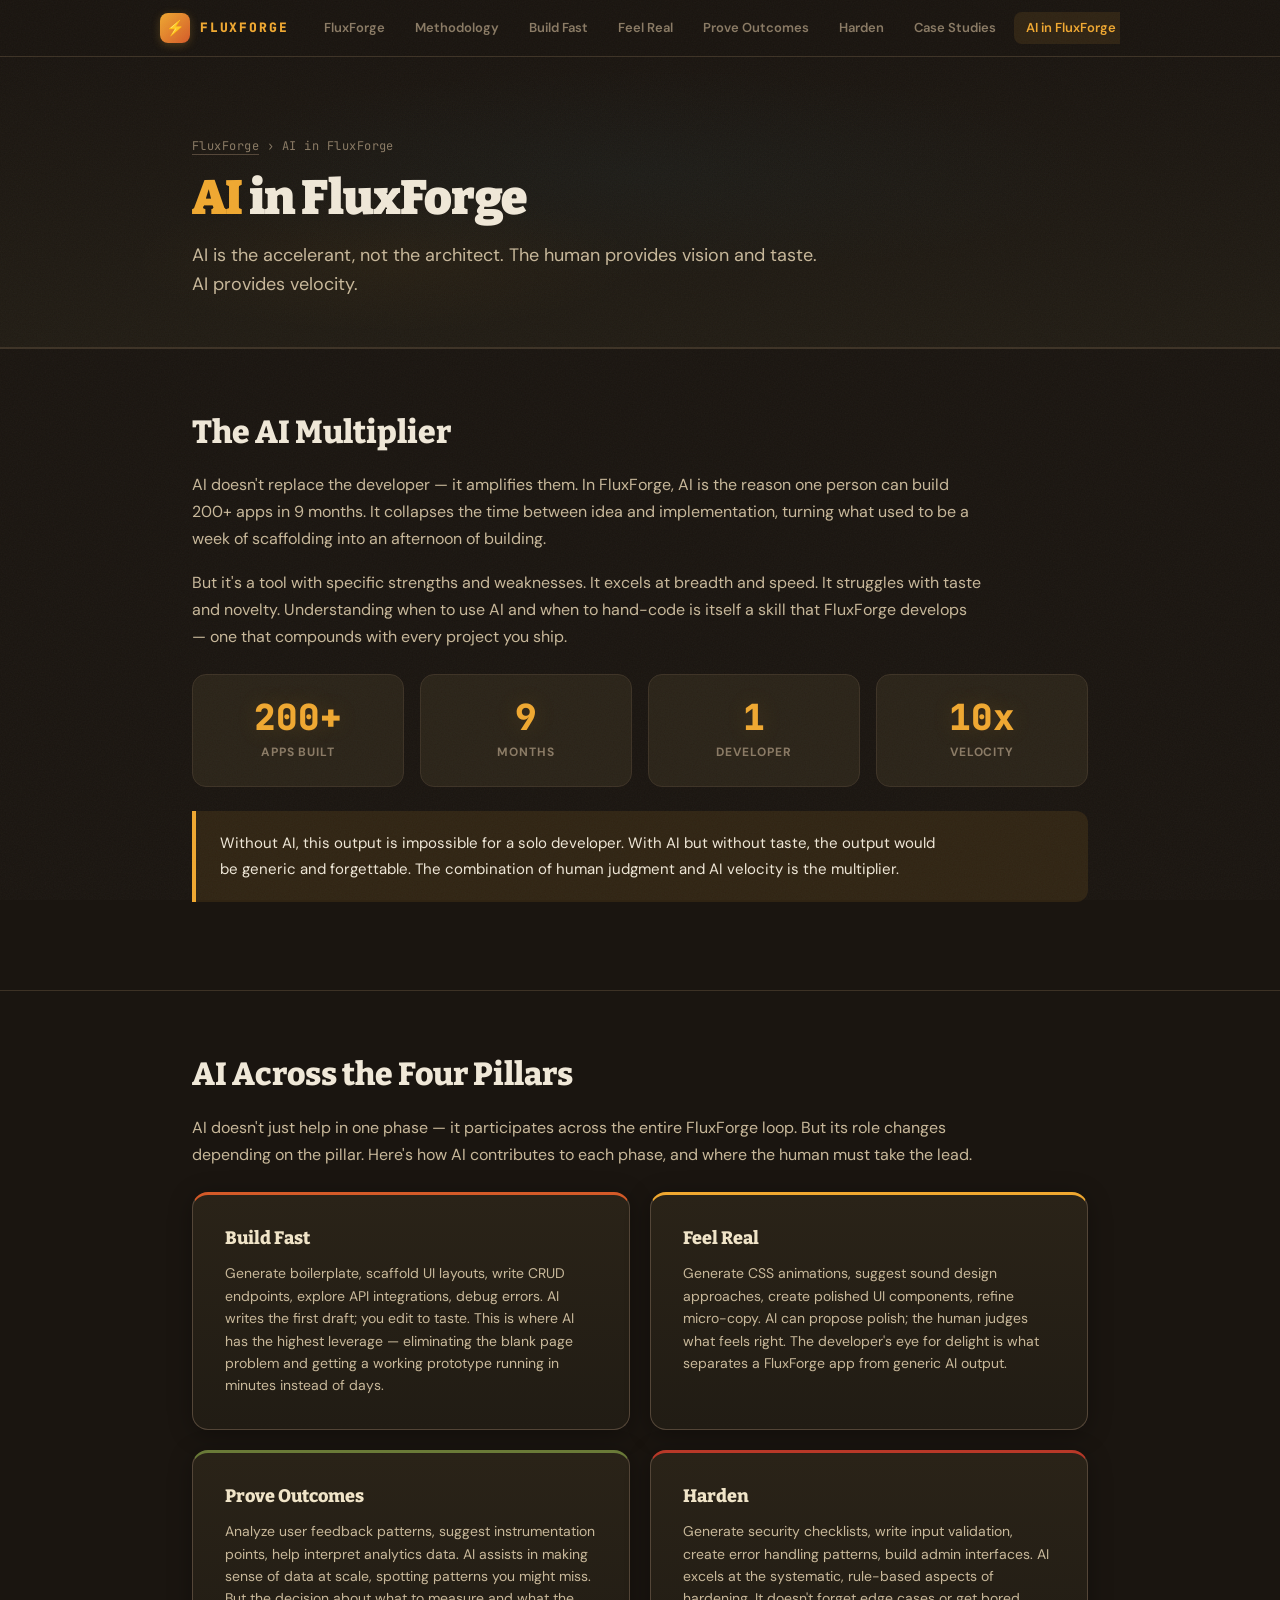
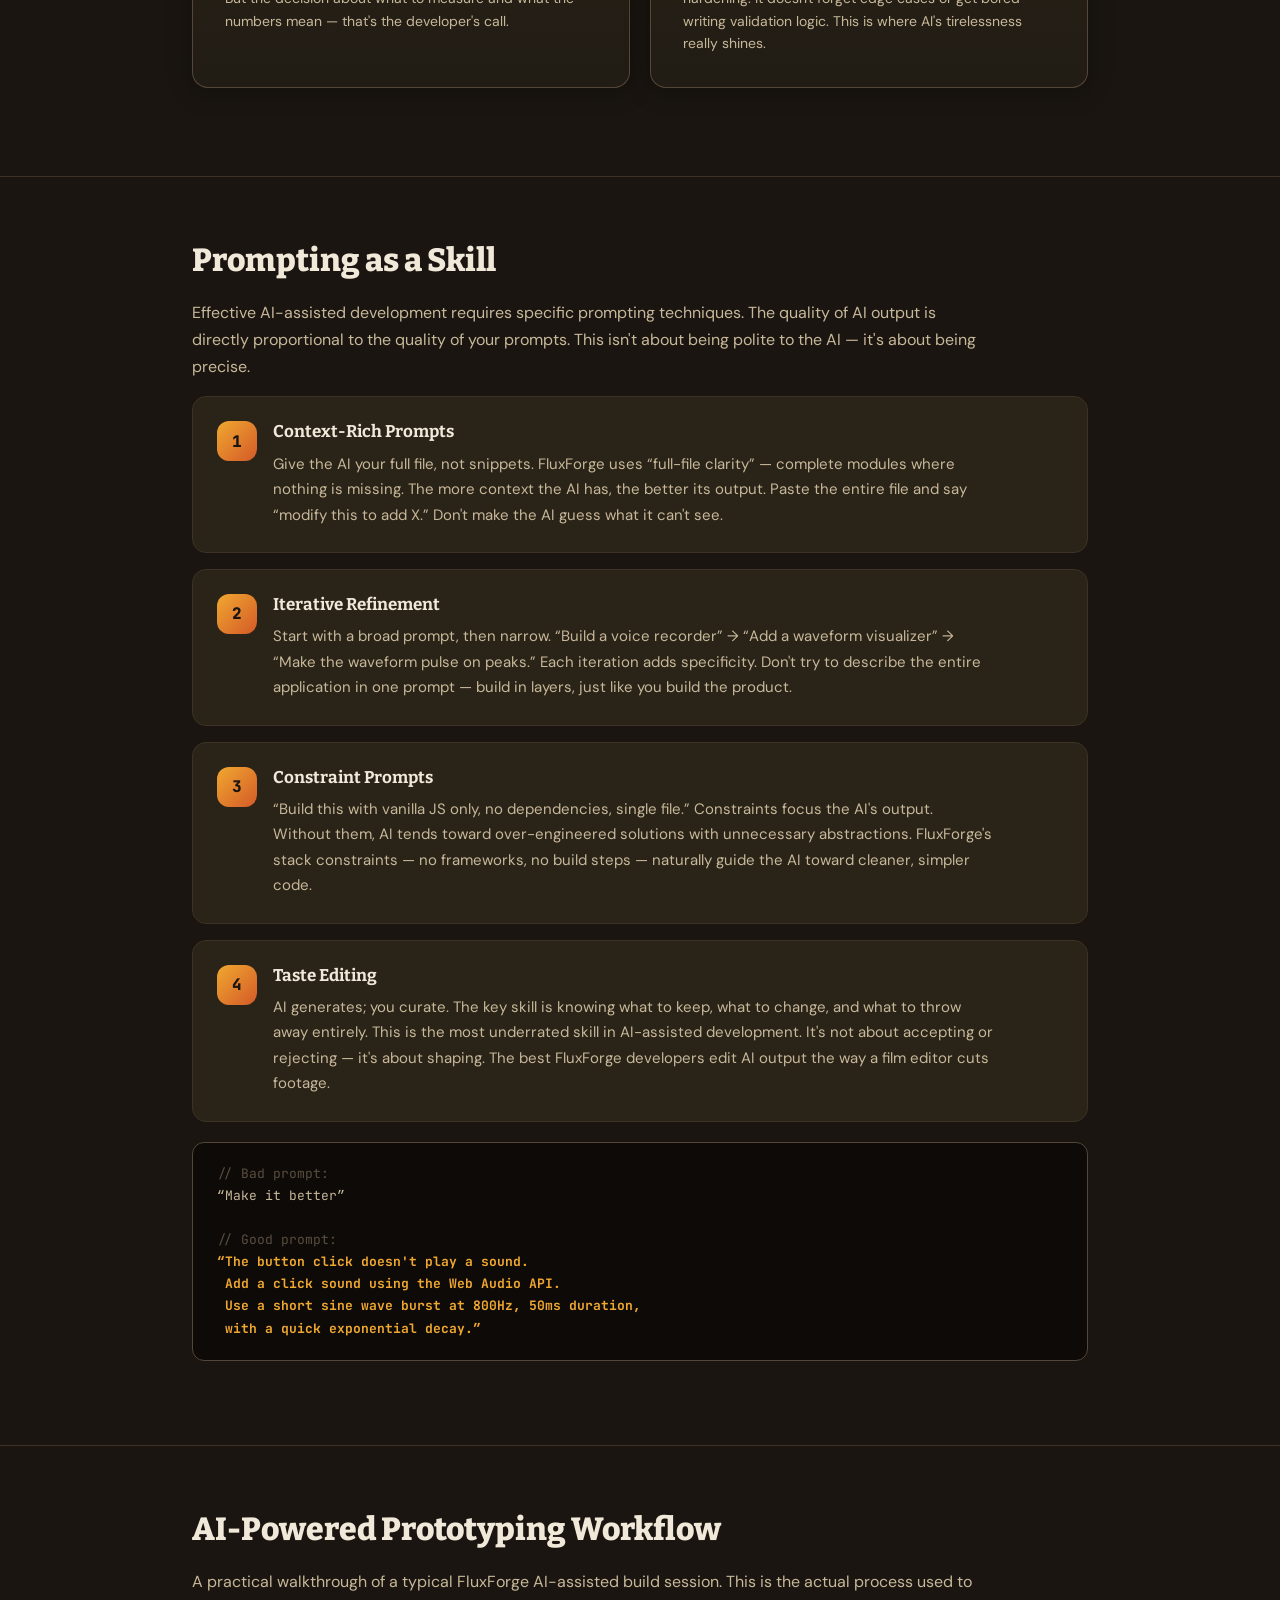
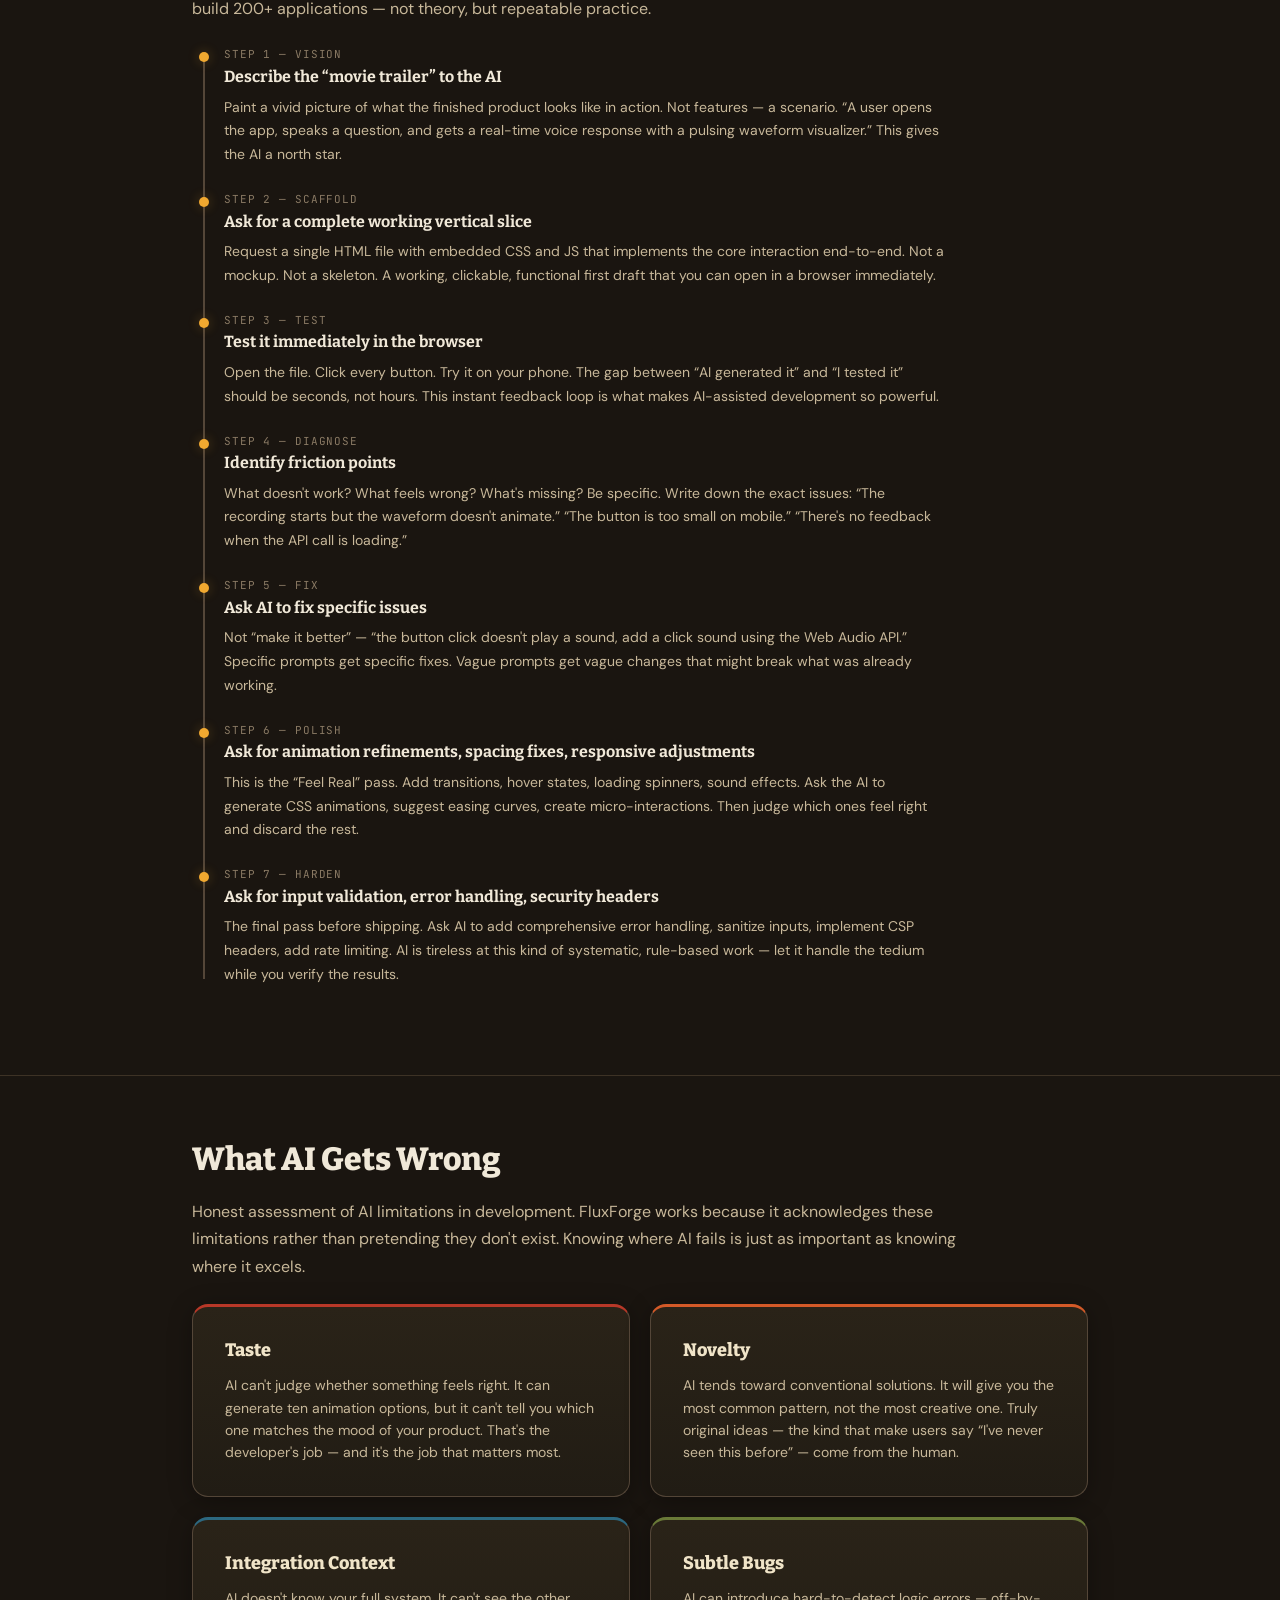
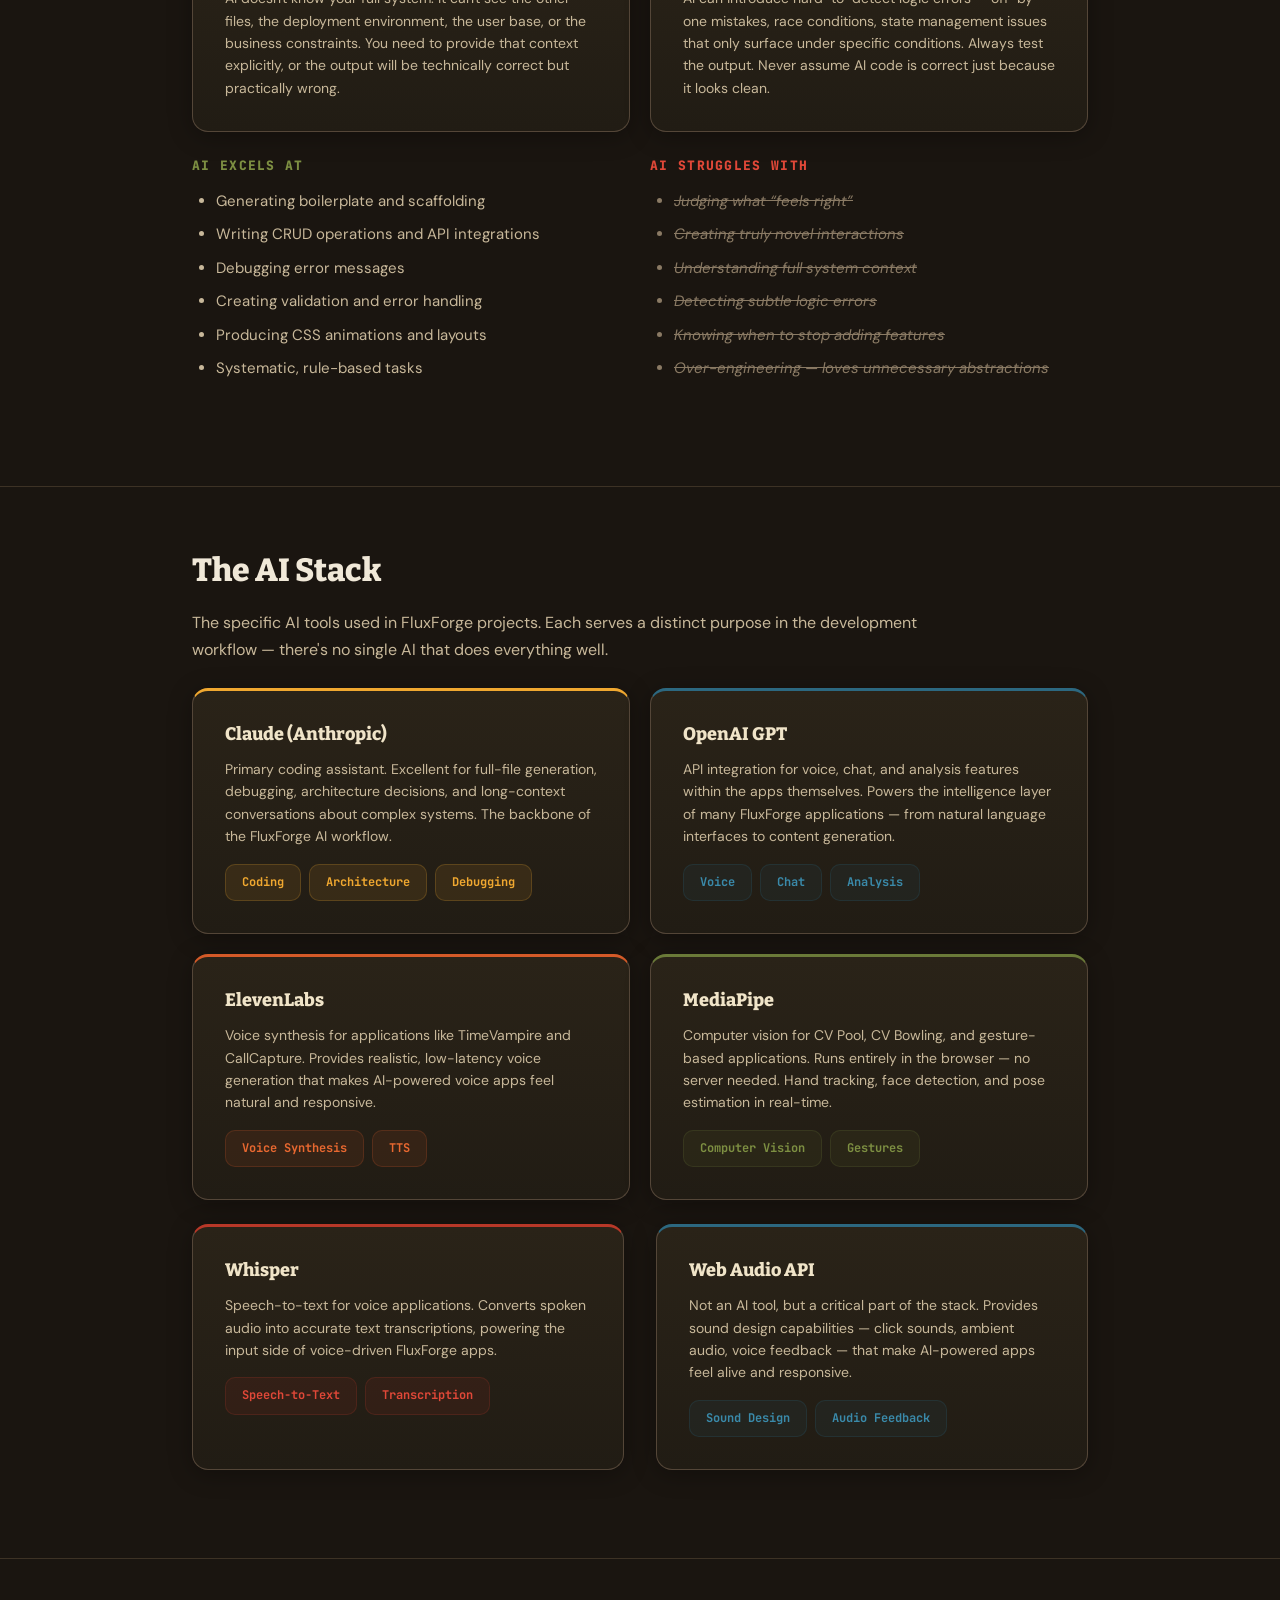
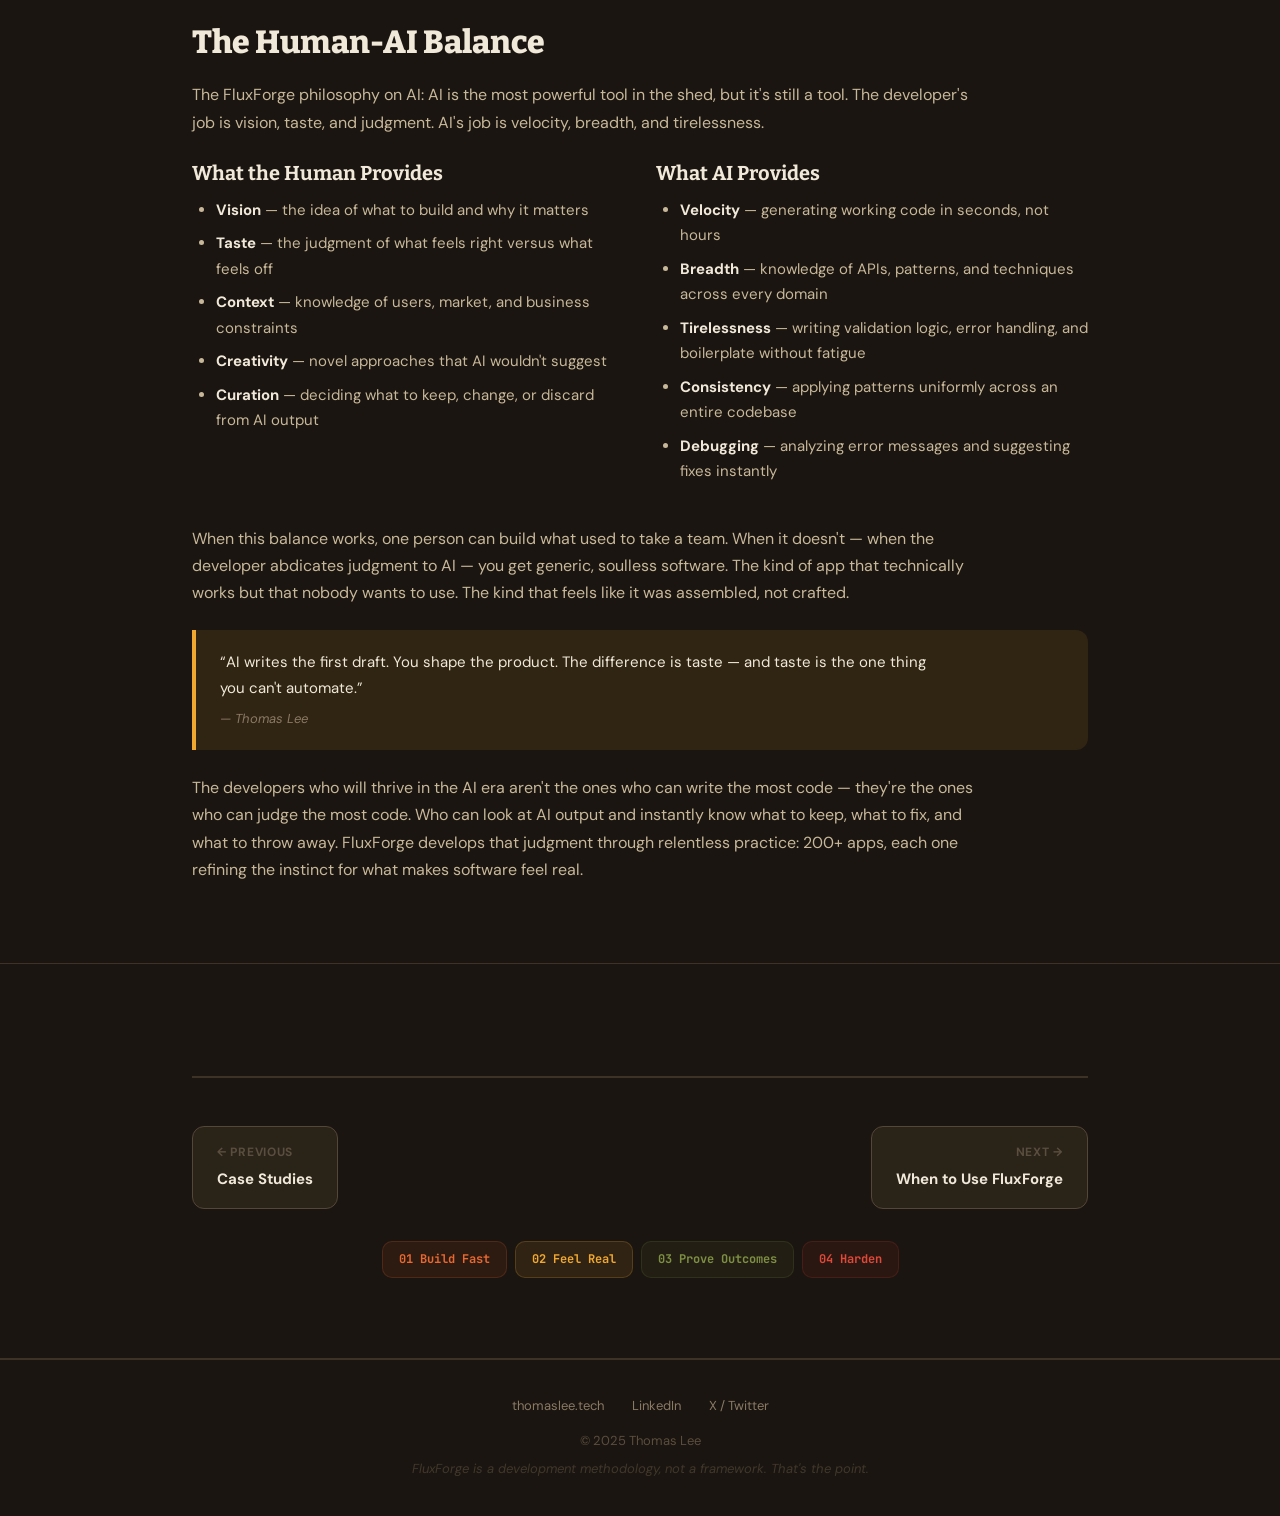
==== ai-in-fluxforge.html @ 15c7d6b9 "Add AI in FluxForge and When to Use pages - ai-in-fluxforge.html: How AI accelerates every phase — t" ====
<!DOCTYPE html>
<html lang="en">
<head>
<meta charset="UTF-8">
<meta name="viewport" content="width=device-width, initial-scale=1.0">
<title>AI in FluxForge — How AI Accelerates Rapid Development</title>
<meta name="description" content="AI is the accelerant, not the architect. How AI fits into the FluxForge rapid development methodology. By Thomas Lee.">
<link rel="icon" type="image/svg+xml" href="data:image/svg+xml,<svg xmlns='http://www.w3.org/2000/svg' viewBox='0 0 100 100'><text y='.9em' font-size='90'>%E2%9A%A1</text></svg>">
<link rel="preconnect" href="https://fonts.googleapis.com">
<link href="https://fonts.googleapis.com/css2?family=Bitter:wght@400;500;600;700;800;900&family=JetBrains+Mono:wght@400;500;600;700;800&family=DM+Sans:opsz,wght@9..40,300;9..40,400;9..40,500;9..40,600;9..40,700&display=swap" rel="stylesheet">
<link rel="stylesheet" href="styles.css">
</head>
<body>

<!-- ============ Site Navigation ============ -->
<nav class="site-nav">
  <div class="nav-inner">
    <a href="index.html" class="nav-logo">
      <div class="nav-logo-icon">&#9889;</div>
      <div class="nav-logo-text">FluxForge</div>
    </a>
    <button class="nav-toggle" aria-label="Toggle navigation">
      <svg viewBox="0 0 24 24"><line x1="3" y1="6" x2="21" y2="6"/><line x1="3" y1="12" x2="21" y2="12"/><line x1="3" y1="18" x2="21" y2="18"/></svg>
    </button>
    <div class="nav-links">
      <a href="index.html">FluxForge</a>
      <a href="methodology.html">Methodology</a>
      <a href="build-fast.html">Build Fast</a>
      <a href="feel-real.html">Feel Real</a>
      <a href="prove-outcomes.html">Prove Outcomes</a>
      <a href="harden.html">Harden</a>
      <a href="case-studies.html">Case Studies</a>
      <a href="ai-in-fluxforge.html" class="active">AI in FluxForge</a>
      <a href="when-to-use.html">When to Use</a>
      <a href="quick-start.html">Quick Start</a>
    </div>
  </div>
</nav>

<!-- ============ Page Header ============ -->
<header class="page-header">
  <div class="container">
    <div class="breadcrumb"><a href="index.html">FluxForge</a> &rsaquo; AI in FluxForge</div>
    <h1><span class="accent">AI</span> in FluxForge</h1>
    <p class="subtitle">AI is the accelerant, not the architect. The human provides vision and taste. AI provides velocity.</p>
  </div>
</header>

<!-- ============ The AI Multiplier ============ -->
<section class="content-section">
  <div class="container">
    <h2 class="reveal">The AI Multiplier</h2>
    <p class="reveal">AI doesn't replace the developer &mdash; it amplifies them. In FluxForge, AI is the reason one person can build 200+ apps in 9 months. It collapses the time between idea and implementation, turning what used to be a week of scaffolding into an afternoon of building.</p>
    <p class="reveal">But it's a tool with specific strengths and weaknesses. It excels at breadth and speed. It struggles with taste and novelty. Understanding when to use AI and when to hand-code is itself a skill that FluxForge develops &mdash; one that compounds with every project you ship.</p>

    <div class="stats-grid reveal">
      <div class="stat-card">
        <div class="stat-value">200+</div>
        <div class="stat-label">Apps Built</div>
      </div>
      <div class="stat-card">
        <div class="stat-value">9</div>
        <div class="stat-label">Months</div>
      </div>
      <div class="stat-card">
        <div class="stat-value">1</div>
        <div class="stat-label">Developer</div>
      </div>
      <div class="stat-card">
        <div class="stat-value">10x</div>
        <div class="stat-label">Velocity</div>
      </div>
    </div>

    <div class="callout reveal">
      <p>Without AI, this output is impossible for a solo developer. With AI but without taste, the output would be generic and forgettable. The combination of human judgment and AI velocity is the multiplier.</p>
    </div>
  </div>
</section>

<!-- ============ AI Across the Four Pillars ============ -->
<section class="content-section">
  <div class="container">
    <h2 class="reveal">AI Across the Four Pillars</h2>
    <p class="reveal">AI doesn't just help in one phase &mdash; it participates across the entire FluxForge loop. But its role changes depending on the pillar. Here's how AI contributes to each phase, and where the human must take the lead.</p>

    <div class="card-grid">
      <div class="card card-accent orange reveal">
        <h3>Build Fast</h3>
        <p>Generate boilerplate, scaffold UI layouts, write CRUD endpoints, explore API integrations, debug errors. AI writes the first draft; you edit to taste. This is where AI has the highest leverage &mdash; eliminating the blank page problem and getting a working prototype running in minutes instead of days.</p>
      </div>

      <div class="card card-accent reveal">
        <h3>Feel Real</h3>
        <p>Generate CSS animations, suggest sound design approaches, create polished UI components, refine micro-copy. AI can propose polish; the human judges what feels right. The developer's eye for delight is what separates a FluxForge app from generic AI output.</p>
      </div>

      <div class="card card-accent olive reveal">
        <h3>Prove Outcomes</h3>
        <p>Analyze user feedback patterns, suggest instrumentation points, help interpret analytics data. AI assists in making sense of data at scale, spotting patterns you might miss. But the decision about what to measure and what the numbers mean &mdash; that's the developer's call.</p>
      </div>

      <div class="card card-accent red reveal">
        <h3>Harden</h3>
        <p>Generate security checklists, write input validation, create error handling patterns, build admin interfaces. AI excels at the systematic, rule-based aspects of hardening. It doesn't forget edge cases or get bored writing validation logic. This is where AI's tirelessness really shines.</p>
      </div>
    </div>
  </div>
</section>

<!-- ============ Prompting as a Skill ============ -->
<section class="content-section">
  <div class="container">
    <h2 class="reveal">Prompting as a Skill</h2>
    <p class="reveal">Effective AI-assisted development requires specific prompting techniques. The quality of AI output is directly proportional to the quality of your prompts. This isn't about being polite to the AI &mdash; it's about being precise.</p>

    <div class="reveal">
      <div class="step-card">
        <div class="step-num">1</div>
        <div class="step-content">
          <h3>Context-Rich Prompts</h3>
          <p>Give the AI your full file, not snippets. FluxForge uses &ldquo;full-file clarity&rdquo; &mdash; complete modules where nothing is missing. The more context the AI has, the better its output. Paste the entire file and say &ldquo;modify this to add X.&rdquo; Don't make the AI guess what it can't see.</p>
        </div>
      </div>
    </div>

    <div class="reveal">
      <div class="step-card">
        <div class="step-num">2</div>
        <div class="step-content">
          <h3>Iterative Refinement</h3>
          <p>Start with a broad prompt, then narrow. &ldquo;Build a voice recorder&rdquo; &rarr; &ldquo;Add a waveform visualizer&rdquo; &rarr; &ldquo;Make the waveform pulse on peaks.&rdquo; Each iteration adds specificity. Don't try to describe the entire application in one prompt &mdash; build in layers, just like you build the product.</p>
        </div>
      </div>
    </div>

    <div class="reveal">
      <div class="step-card">
        <div class="step-num">3</div>
        <div class="step-content">
          <h3>Constraint Prompts</h3>
          <p>&ldquo;Build this with vanilla JS only, no dependencies, single file.&rdquo; Constraints focus the AI's output. Without them, AI tends toward over-engineered solutions with unnecessary abstractions. FluxForge's stack constraints &mdash; no frameworks, no build steps &mdash; naturally guide the AI toward cleaner, simpler code.</p>
        </div>
      </div>
    </div>

    <div class="reveal">
      <div class="step-card">
        <div class="step-num">4</div>
        <div class="step-content">
          <h3>Taste Editing</h3>
          <p>AI generates; you curate. The key skill is knowing what to keep, what to change, and what to throw away entirely. This is the most underrated skill in AI-assisted development. It's not about accepting or rejecting &mdash; it's about shaping. The best FluxForge developers edit AI output the way a film editor cuts footage.</p>
        </div>
      </div>
    </div>

    <div class="code-block reveal">
      <span class="comment">// Bad prompt:</span><br>
      &ldquo;Make it better&rdquo;<br>
      <br>
      <span class="comment">// Good prompt:</span><br>
      <span class="highlight">&ldquo;The button click doesn't play a sound.</span><br>
      <span class="highlight">&nbsp;Add a click sound using the Web Audio API.</span><br>
      <span class="highlight">&nbsp;Use a short sine wave burst at 800Hz, 50ms duration,</span><br>
      <span class="highlight">&nbsp;with a quick exponential decay.&rdquo;</span>
    </div>
  </div>
</section>

<!-- ============ AI-Powered Prototyping Workflow ============ -->
<section class="content-section">
  <div class="container">
    <h2 class="reveal">AI-Powered Prototyping Workflow</h2>
    <p class="reveal">A practical walkthrough of a typical FluxForge AI-assisted build session. This is the actual process used to build 200+ applications &mdash; not theory, but repeatable practice.</p>

    <div class="timeline reveal">
      <div class="timeline-item">
        <div class="time">Step 1 &mdash; Vision</div>
        <h4>Describe the &ldquo;movie trailer&rdquo; to the AI</h4>
        <p>Paint a vivid picture of what the finished product looks like in action. Not features &mdash; a scenario. &ldquo;A user opens the app, speaks a question, and gets a real-time voice response with a pulsing waveform visualizer.&rdquo; This gives the AI a north star.</p>
      </div>
      <div class="timeline-item">
        <div class="time">Step 2 &mdash; Scaffold</div>
        <h4>Ask for a complete working vertical slice</h4>
        <p>Request a single HTML file with embedded CSS and JS that implements the core interaction end-to-end. Not a mockup. Not a skeleton. A working, clickable, functional first draft that you can open in a browser immediately.</p>
      </div>
      <div class="timeline-item">
        <div class="time">Step 3 &mdash; Test</div>
        <h4>Test it immediately in the browser</h4>
        <p>Open the file. Click every button. Try it on your phone. The gap between &ldquo;AI generated it&rdquo; and &ldquo;I tested it&rdquo; should be seconds, not hours. This instant feedback loop is what makes AI-assisted development so powerful.</p>
      </div>
      <div class="timeline-item">
        <div class="time">Step 4 &mdash; Diagnose</div>
        <h4>Identify friction points</h4>
        <p>What doesn't work? What feels wrong? What's missing? Be specific. Write down the exact issues: &ldquo;The recording starts but the waveform doesn't animate.&rdquo; &ldquo;The button is too small on mobile.&rdquo; &ldquo;There's no feedback when the API call is loading.&rdquo;</p>
      </div>
      <div class="timeline-item">
        <div class="time">Step 5 &mdash; Fix</div>
        <h4>Ask AI to fix specific issues</h4>
        <p>Not &ldquo;make it better&rdquo; &mdash; &ldquo;the button click doesn't play a sound, add a click sound using the Web Audio API.&rdquo; Specific prompts get specific fixes. Vague prompts get vague changes that might break what was already working.</p>
      </div>
      <div class="timeline-item">
        <div class="time">Step 6 &mdash; Polish</div>
        <h4>Ask for animation refinements, spacing fixes, responsive adjustments</h4>
        <p>This is the &ldquo;Feel Real&rdquo; pass. Add transitions, hover states, loading spinners, sound effects. Ask the AI to generate CSS animations, suggest easing curves, create micro-interactions. Then judge which ones feel right and discard the rest.</p>
      </div>
      <div class="timeline-item">
        <div class="time">Step 7 &mdash; Harden</div>
        <h4>Ask for input validation, error handling, security headers</h4>
        <p>The final pass before shipping. Ask AI to add comprehensive error handling, sanitize inputs, implement CSP headers, add rate limiting. AI is tireless at this kind of systematic, rule-based work &mdash; let it handle the tedium while you verify the results.</p>
      </div>
    </div>
  </div>
</section>

<!-- ============ What AI Gets Wrong ============ -->
<section class="content-section">
  <div class="container">
    <h2 class="reveal">What AI Gets Wrong</h2>
    <p class="reveal">Honest assessment of AI limitations in development. FluxForge works because it acknowledges these limitations rather than pretending they don't exist. Knowing where AI fails is just as important as knowing where it excels.</p>

    <div class="card-grid">
      <div class="card card-accent red reveal">
        <h3>Taste</h3>
        <p>AI can't judge whether something feels right. It can generate ten animation options, but it can't tell you which one matches the mood of your product. That's the developer's job &mdash; and it's the job that matters most.</p>
      </div>

      <div class="card card-accent orange reveal">
        <h3>Novelty</h3>
        <p>AI tends toward conventional solutions. It will give you the most common pattern, not the most creative one. Truly original ideas &mdash; the kind that make users say &ldquo;I've never seen this before&rdquo; &mdash; come from the human.</p>
      </div>

      <div class="card card-accent teal reveal">
        <h3>Integration Context</h3>
        <p>AI doesn't know your full system. It can't see the other files, the deployment environment, the user base, or the business constraints. You need to provide that context explicitly, or the output will be technically correct but practically wrong.</p>
      </div>

      <div class="card card-accent olive reveal">
        <h3>Subtle Bugs</h3>
        <p>AI can introduce hard-to-detect logic errors &mdash; off-by-one mistakes, race conditions, state management issues that only surface under specific conditions. Always test the output. Never assume AI code is correct just because it looks clean.</p>
      </div>
    </div>

    <div class="do-dont reveal">
      <div class="do-col">
        <h4>AI Excels At</h4>
        <ul>
          <li>Generating boilerplate and scaffolding</li>
          <li>Writing CRUD operations and API integrations</li>
          <li>Debugging error messages</li>
          <li>Creating validation and error handling</li>
          <li>Producing CSS animations and layouts</li>
          <li>Systematic, rule-based tasks</li>
        </ul>
      </div>
      <div class="dont-col">
        <h4>AI Struggles With</h4>
        <ul>
          <li><span>Judging what &ldquo;feels right&rdquo;</span></li>
          <li><span>Creating truly novel interactions</span></li>
          <li><span>Understanding full system context</span></li>
          <li><span>Detecting subtle logic errors</span></li>
          <li><span>Knowing when to stop adding features</span></li>
          <li><span>Over-engineering &mdash; loves unnecessary abstractions</span></li>
        </ul>
      </div>
    </div>
  </div>
</section>

<!-- ============ The AI Stack ============ -->
<section class="content-section">
  <div class="container">
    <h2 class="reveal">The AI Stack</h2>
    <p class="reveal">The specific AI tools used in FluxForge projects. Each serves a distinct purpose in the development workflow &mdash; there's no single AI that does everything well.</p>

    <div class="card-grid">
      <div class="card card-accent reveal">
        <h3>Claude (Anthropic)</h3>
        <p>Primary coding assistant. Excellent for full-file generation, debugging, architecture decisions, and long-context conversations about complex systems. The backbone of the FluxForge AI workflow.</p>
        <div class="pill-row" style="margin-bottom: 0;">
          <span class="pill pill-amber">Coding</span>
          <span class="pill pill-amber">Architecture</span>
          <span class="pill pill-amber">Debugging</span>
        </div>
      </div>

      <div class="card card-accent teal reveal">
        <h3>OpenAI GPT</h3>
        <p>API integration for voice, chat, and analysis features within the apps themselves. Powers the intelligence layer of many FluxForge applications &mdash; from natural language interfaces to content generation.</p>
        <div class="pill-row" style="margin-bottom: 0;">
          <span class="pill pill-teal">Voice</span>
          <span class="pill pill-teal">Chat</span>
          <span class="pill pill-teal">Analysis</span>
        </div>
      </div>

      <div class="card card-accent orange reveal">
        <h3>ElevenLabs</h3>
        <p>Voice synthesis for applications like TimeVampire and CallCapture. Provides realistic, low-latency voice generation that makes AI-powered voice apps feel natural and responsive.</p>
        <div class="pill-row" style="margin-bottom: 0;">
          <span class="pill pill-orange">Voice Synthesis</span>
          <span class="pill pill-orange">TTS</span>
        </div>
      </div>

      <div class="card card-accent olive reveal">
        <h3>MediaPipe</h3>
        <p>Computer vision for CV Pool, CV Bowling, and gesture-based applications. Runs entirely in the browser &mdash; no server needed. Hand tracking, face detection, and pose estimation in real-time.</p>
        <div class="pill-row" style="margin-bottom: 0;">
          <span class="pill pill-olive">Computer Vision</span>
          <span class="pill pill-olive">Gestures</span>
        </div>
      </div>
    </div>

    <div class="two-col reveal">
      <div class="card card-accent red">
        <h3>Whisper</h3>
        <p>Speech-to-text for voice applications. Converts spoken audio into accurate text transcriptions, powering the input side of voice-driven FluxForge apps.</p>
        <div class="pill-row" style="margin-bottom: 0;">
          <span class="pill pill-red">Speech-to-Text</span>
          <span class="pill pill-red">Transcription</span>
        </div>
      </div>

      <div class="card card-accent teal">
        <h3>Web Audio API</h3>
        <p>Not an AI tool, but a critical part of the stack. Provides sound design capabilities &mdash; click sounds, ambient audio, voice feedback &mdash; that make AI-powered apps feel alive and responsive.</p>
        <div class="pill-row" style="margin-bottom: 0;">
          <span class="pill pill-teal">Sound Design</span>
          <span class="pill pill-teal">Audio Feedback</span>
        </div>
      </div>
    </div>
  </div>
</section>

<!-- ============ The Human-AI Balance ============ -->
<section class="content-section">
  <div class="container">
    <h2 class="reveal">The Human-AI Balance</h2>
    <p class="reveal">The FluxForge philosophy on AI: AI is the most powerful tool in the shed, but it's still a tool. The developer's job is vision, taste, and judgment. AI's job is velocity, breadth, and tirelessness.</p>

    <div class="two-col reveal">
      <div>
        <h3 class="mt-0">What the Human Provides</h3>
        <ul>
          <li><strong>Vision</strong> &mdash; the idea of what to build and why it matters</li>
          <li><strong>Taste</strong> &mdash; the judgment of what feels right versus what feels off</li>
          <li><strong>Context</strong> &mdash; knowledge of users, market, and business constraints</li>
          <li><strong>Creativity</strong> &mdash; novel approaches that AI wouldn't suggest</li>
          <li><strong>Curation</strong> &mdash; deciding what to keep, change, or discard from AI output</li>
        </ul>
      </div>
      <div>
        <h3 class="mt-0">What AI Provides</h3>
        <ul>
          <li><strong>Velocity</strong> &mdash; generating working code in seconds, not hours</li>
          <li><strong>Breadth</strong> &mdash; knowledge of APIs, patterns, and techniques across every domain</li>
          <li><strong>Tirelessness</strong> &mdash; writing validation logic, error handling, and boilerplate without fatigue</li>
          <li><strong>Consistency</strong> &mdash; applying patterns uniformly across an entire codebase</li>
          <li><strong>Debugging</strong> &mdash; analyzing error messages and suggesting fixes instantly</li>
        </ul>
      </div>
    </div>

    <p class="reveal">When this balance works, one person can build what used to take a team. When it doesn't &mdash; when the developer abdicates judgment to AI &mdash; you get generic, soulless software. The kind of app that technically works but that nobody wants to use. The kind that feels like it was assembled, not crafted.</p>

    <div class="callout reveal">
      <p>&ldquo;AI writes the first draft. You shape the product. The difference is taste &mdash; and taste is the one thing you can't automate.&rdquo;</p>
      <div class="attribution">&mdash; Thomas Lee</div>
    </div>

    <p class="reveal">The developers who will thrive in the AI era aren't the ones who can write the most code &mdash; they're the ones who can judge the most code. Who can look at AI output and instantly know what to keep, what to fix, and what to throw away. FluxForge develops that judgment through relentless practice: 200+ apps, each one refining the instinct for what makes software feel real.</p>
  </div>
</section>

<!-- ============ Pillar Navigation ============ -->
<section class="content-section" style="border-bottom: none;">
  <div class="container">
    <div class="pillar-nav reveal">
      <a href="case-studies.html">
        <span class="nav-label">&larr; Previous</span>
        <span class="nav-title">Case Studies</span>
      </a>
      <a href="when-to-use.html" class="next">
        <span class="nav-label">Next &rarr;</span>
        <span class="nav-title">When to Use FluxForge</span>
      </a>
    </div>

    <div class="pill-row reveal" style="justify-content: center; margin-top: 32px;">
      <a href="build-fast.html" class="pill pill-orange" style="cursor: pointer;">01 Build Fast</a>
      <a href="feel-real.html" class="pill pill-amber" style="cursor: pointer;">02 Feel Real</a>
      <a href="prove-outcomes.html" class="pill pill-olive" style="cursor: pointer;">03 Prove Outcomes</a>
      <a href="harden.html" class="pill pill-red" style="cursor: pointer;">04 Harden</a>
    </div>
  </div>
</section>

<!-- ============ Footer ============ -->
<footer class="site-footer">
  <div class="container">
    <div class="footer-links">
      <a href="https://thomaslee.tech" target="_blank">thomaslee.tech</a>
      <a href="https://linkedin.com/in/thomas-lee-dev" target="_blank">LinkedIn</a>
      <a href="https://twitter.com/TommyLeeDev" target="_blank">X / Twitter</a>
    </div>
    <div>&copy; 2025 Thomas Lee</div>
    <div class="footer-tagline">FluxForge is a development methodology, not a framework. That's the point.</div>
  </div>
</footer>

<!-- ============ Scripts ============ -->
<script>
// Reveal-on-scroll animation
const reveals = document.querySelectorAll('.reveal');
const observer = new IntersectionObserver((entries) => {
  entries.forEach((e, i) => {
    if (e.isIntersecting) {
      setTimeout(() => e.target.classList.add('visible'), i * 100);
      observer.unobserve(e.target);
    }
  });
}, { threshold: 0.15 });
reveals.forEach(el => observer.observe(el));

// Hamburger toggle
const navToggle = document.querySelector('.nav-toggle');
const navLinks = document.querySelector('.nav-links');
navToggle.addEventListener('click', () => {
  navLinks.classList.toggle('open');
});
// Close nav when clicking a link (mobile)
navLinks.querySelectorAll('a').forEach(link => {
  link.addEventListener('click', () => {
    navLinks.classList.remove('open');
  });
});
</script>

</body>
</html>
---- styles.css ----
/* ============================================================
   FLUXFORGE Design System
   Shared styles for fluxforge.dev
   ============================================================ */

*, *::before, *::after { box-sizing: border-box; margin: 0; padding: 0; }

:root {
  --bg: #1a1510; --bg2: #211c14; --bg3: #2a2318; --bg4: #342c1f;
  --surface: #2c4a5a; --surface2: #336078; --surface3: #3a7090;
  --border: #3d3225; --border2: #544638; --border3: #6a5a48;
  --text: #f0e8d8; --text2: #c8b89a; --text3: #8a7a64; --text4: #5a4e3e;
  --amber: #f0a830; --amber2: #f4bc50; --amber-glow: rgba(240,168,48,0.1);
  --orange: #d45a28; --orange2: #e86830;
  --olive: #6a7a38; --olive2: #7d8f42;
  --teal: #2c6880; --teal2: #3a8aaa; --teal-glow: rgba(44,104,128,0.12);
  --red: #b83828;
  --cream: #f0e4c8;
  --bitter: 'Bitter', serif;
  --sans: 'DM Sans', sans-serif;
  --mono: 'JetBrains Mono', monospace;
}

html { scroll-behavior: smooth; }
body {
  background: var(--bg); color: var(--text); font-family: var(--sans);
  -webkit-font-smoothing: antialiased; overflow-x: hidden;
  line-height: 1.6;
}
::selection { background: rgba(240,168,48,0.3); color: #fff; }
a { color: var(--amber); text-decoration: none; transition: color 0.2s; }
a:hover { color: var(--amber2); }

body::before {
  content: ''; position: fixed; inset: 0; z-index: 9999; pointer-events: none;
  background-image: url("data:image/svg+xml,%3Csvg viewBox='0 0 256 256' xmlns='http://www.w3.org/2000/svg'%3E%3Cfilter id='n'%3E%3CfeTurbulence type='fractalNoise' baseFrequency='0.75' numOctaves='4' stitchTiles='stitch'/%3E%3C/filter%3E%3Crect width='100%25' height='100%25' filter='url(%23n)' opacity='0.04'/%3E%3C/svg%3E");
  background-size: 256px;
}

/* ---- Layout ---- */
.container { max-width: 960px; margin: 0 auto; padding: 0 32px; }
@media (max-width: 640px) { .container { padding: 0 20px; } }

/* ---- Navigation ---- */
.site-nav {
  position: sticky; top: 0; z-index: 100;
  background: rgba(26,21,16,0.92); backdrop-filter: blur(12px);
  border-bottom: 1px solid var(--border);
  padding: 0 32px;
}
.nav-inner {
  max-width: 960px; margin: 0 auto;
  display: flex; align-items: center; justify-content: space-between;
  height: 56px; gap: 24px;
}
.nav-logo {
  display: flex; align-items: center; gap: 10px;
  text-decoration: none; flex-shrink: 0;
}
.nav-logo-icon {
  width: 30px; height: 30px; border-radius: 8px;
  background: linear-gradient(135deg, var(--amber) 0%, var(--orange) 100%);
  display: flex; align-items: center; justify-content: center;
  font-size: 15px; box-shadow: 0 2px 8px rgba(240,168,48,0.25);
}
.nav-logo-text {
  font-family: var(--mono); font-size: 13px; font-weight: 800;
  color: var(--amber); letter-spacing: 0.14em; text-transform: uppercase;
}
.nav-links {
  display: flex; gap: 6px; align-items: center;
  overflow-x: auto; -webkit-overflow-scrolling: touch;
  scrollbar-width: none;
}
.nav-links::-webkit-scrollbar { display: none; }
.nav-links a {
  font-size: 13px; font-weight: 600; color: var(--text3);
  padding: 6px 12px; border-radius: 8px; white-space: nowrap;
  transition: all 0.2s;
}
.nav-links a:hover { color: var(--text); background: rgba(240,168,48,0.08); }
.nav-links a.active { color: var(--amber); background: rgba(240,168,48,0.1); }

.nav-toggle {
  display: none; background: none; border: none; cursor: pointer;
  padding: 8px; color: var(--text2);
}
.nav-toggle svg { width: 22px; height: 22px; stroke: currentColor; fill: none; stroke-width: 2; }

@media (max-width: 768px) {
  .site-nav { padding: 0 20px; }
  .nav-toggle { display: block; }
  .nav-links {
    display: none; position: absolute; top: 56px; left: 0; right: 0;
    background: rgba(26,21,16,0.97); backdrop-filter: blur(16px);
    flex-direction: column; padding: 12px 20px 20px;
    border-bottom: 1px solid var(--border);
    gap: 2px;
  }
  .nav-links.open { display: flex; }
  .nav-links a { padding: 10px 12px; }
}

/* ---- Page Header ---- */
.page-header {
  padding: 80px 0 48px;
  border-bottom: 2px solid var(--border);
  background: linear-gradient(180deg, var(--bg) 0%, var(--bg2) 100%);
  position: relative;
}
.page-header::after {
  content: ''; position: absolute; inset: 0;
  background: radial-gradient(ellipse 60% 60% at 50% 40%, rgba(44,104,128,0.06) 0%, transparent 60%),
              radial-gradient(ellipse 40% 50% at 30% 70%, rgba(240,168,48,0.04) 0%, transparent 50%);
  pointer-events: none;
}
.page-header .container { position: relative; z-index: 1; }
.page-header .breadcrumb {
  font-family: var(--mono); font-size: 12px; color: var(--text3);
  margin-bottom: 16px; letter-spacing: 0.04em;
}
.page-header .breadcrumb a { color: var(--text3); border-bottom: 1px solid var(--border2); }
.page-header .breadcrumb a:hover { color: var(--amber); }
.page-header h1 {
  font-family: var(--bitter); font-size: clamp(32px, 5vw, 48px);
  font-weight: 900; line-height: 1.1; letter-spacing: -0.02em;
  margin-bottom: 16px;
}
.page-header h1 .accent { color: var(--amber); }
.page-header .subtitle {
  font-size: 18px; color: var(--text2); line-height: 1.6;
  max-width: 640px;
}

/* ---- Section Styles ---- */
.content-section {
  padding: 64px 0;
  border-bottom: 1px solid var(--border);
}
.content-section:last-child { border-bottom: none; }
.content-section h2 {
  font-family: var(--bitter); font-size: clamp(24px, 3.5vw, 32px);
  font-weight: 800; margin-bottom: 20px; line-height: 1.2;
}
.content-section h3 {
  font-family: var(--bitter); font-size: 20px; font-weight: 700;
  margin-bottom: 12px; margin-top: 32px; line-height: 1.3;
}
.content-section h3:first-child { margin-top: 0; }
.content-section p {
  font-size: 16px; color: var(--text2); line-height: 1.7;
  margin-bottom: 16px; max-width: 72ch;
}
.content-section ul, .content-section ol {
  padding-left: 24px; margin-bottom: 16px;
}
.content-section li {
  color: var(--text2); font-size: 15px; line-height: 1.7;
  margin-bottom: 8px;
}
.content-section li b, .content-section li strong { color: var(--text); }

/* ---- Cards ---- */
.card {
  background: linear-gradient(180deg, var(--bg3) 0%, var(--bg2) 100%);
  border: 1px solid var(--border2); border-radius: 16px;
  padding: 32px; position: relative; overflow: hidden;
  box-shadow: 0 4px 24px rgba(0,0,0,0.3);
}
.card-grid {
  display: grid; grid-template-columns: repeat(2, 1fr);
  gap: 20px; margin: 24px 0;
}
@media (max-width: 640px) { .card-grid { grid-template-columns: 1fr; } }

.card-accent {
  border-top: 3px solid var(--amber);
}
.card-accent.orange { border-top-color: var(--orange); }
.card-accent.olive { border-top-color: var(--olive); }
.card-accent.teal { border-top-color: var(--teal); }
.card-accent.red { border-top-color: var(--red); }

.card h3 {
  font-family: var(--bitter); font-size: 18px; font-weight: 800;
  margin-bottom: 12px; margin-top: 0; color: var(--cream);
}
.card p { font-size: 14px; color: var(--text2); line-height: 1.6; margin-bottom: 0; }

/* ---- Step Cards ---- */
.step-card {
  display: flex; gap: 16px; padding: 24px;
  background: var(--bg3); border: 1px solid var(--border);
  border-radius: 14px; margin-bottom: 16px;
}
.step-num {
  flex-shrink: 0; width: 40px; height: 40px; border-radius: 12px;
  background: linear-gradient(135deg, var(--amber) 0%, var(--orange) 100%);
  display: flex; align-items: center; justify-content: center;
  font-family: var(--mono); font-size: 16px; font-weight: 800;
  color: #1a1510;
}
.step-content h3 { margin-top: 0; font-size: 17px; margin-bottom: 8px; }
.step-content p { font-size: 15px; margin-bottom: 0; }

/* ---- Blockquotes ---- */
.callout {
  border-left: 4px solid var(--amber);
  background: var(--amber-glow); padding: 20px 24px;
  border-radius: 0 12px 12px 0; margin: 24px 0;
}
.callout p { color: var(--text); font-size: 15px; margin-bottom: 0; }
.callout .attribution {
  font-size: 13px; color: var(--text3); margin-top: 8px;
  font-style: italic;
}
.callout.teal { border-left-color: var(--teal); background: var(--teal-glow); }
.callout.orange { border-left-color: var(--orange); background: rgba(212,90,40,0.08); }

/* ---- Pills / Tags ---- */
.pill-row { display: flex; gap: 8px; flex-wrap: wrap; margin: 16px 0; }
.pill {
  padding: 8px 16px; border-radius: 10px; font-family: var(--mono);
  font-size: 12px; font-weight: 700; transition: all 0.2s; cursor: default;
}
.pill-amber { background: rgba(240,168,48,0.1); border: 1px solid rgba(240,168,48,0.2); color: var(--amber); }
.pill-orange { background: rgba(212,90,40,0.1); border: 1px solid rgba(212,90,40,0.2); color: var(--orange2); }
.pill-olive { background: rgba(106,122,56,0.1); border: 1px solid rgba(106,122,56,0.2); color: var(--olive2); }
.pill-teal { background: rgba(44,104,128,0.1); border: 1px solid rgba(44,104,128,0.2); color: var(--teal2); }
.pill-red { background: rgba(184,56,40,0.1); border: 1px solid rgba(184,56,40,0.2); color: #e04838; }

/* ---- Code Blocks ---- */
.code-block {
  background: #0d0a08; border: 1px solid var(--border2);
  border-radius: 12px; padding: 20px 24px;
  font-family: var(--mono); font-size: 13px; color: var(--text2);
  line-height: 1.7; overflow-x: auto; margin: 20px 0;
}
.code-block .comment { color: var(--text4); }
.code-block .highlight { color: var(--amber); font-weight: 700; }

/* ---- Do / Don't Grid ---- */
.do-dont {
  display: grid; grid-template-columns: 1fr 1fr; gap: 20px; margin: 24px 0;
}
@media (max-width: 640px) { .do-dont { grid-template-columns: 1fr; } }
.do-col h4, .dont-col h4 {
  font-family: var(--mono); font-size: 13px; font-weight: 800;
  text-transform: uppercase; letter-spacing: 0.1em; margin-bottom: 12px;
}
.do-col h4 { color: var(--olive2); }
.dont-col h4 { color: #e04838; }
.do-col li { color: var(--text2); }
.dont-col li { color: var(--text3); text-decoration: line-through; }
.dont-col li span { text-decoration: none; color: var(--text3); font-style: italic; }

/* ---- Timeline ---- */
.timeline { position: relative; padding-left: 32px; margin: 24px 0; }
.timeline::before {
  content: ''; position: absolute; left: 11px; top: 8px; bottom: 8px;
  width: 2px; background: var(--border2);
}
.timeline-item { position: relative; margin-bottom: 24px; }
.timeline-item::before {
  content: ''; position: absolute; left: -25px; top: 6px;
  width: 10px; height: 10px; border-radius: 50%;
  background: var(--amber); box-shadow: 0 0 12px rgba(240,168,48,0.3);
}
.timeline-item h4 {
  font-family: var(--bitter); font-size: 16px; font-weight: 700;
  margin-bottom: 4px;
}
.timeline-item .time {
  font-family: var(--mono); font-size: 11px; color: var(--text3);
  text-transform: uppercase; letter-spacing: 0.08em;
}
.timeline-item p { font-size: 14px; color: var(--text2); margin-top: 6px; margin-bottom: 0; }

/* ---- Two Column Layout ---- */
.two-col {
  display: grid; grid-template-columns: 1fr 1fr; gap: 32px;
  margin: 24px 0;
}
@media (max-width: 700px) { .two-col { grid-template-columns: 1fr; gap: 24px; } }

/* ---- Case Study Cards ---- */
.case-card {
  background: var(--bg3); border: 1px solid var(--border2);
  border-radius: 16px; overflow: hidden;
  transition: transform 0.2s, box-shadow 0.2s;
}
.case-card:hover {
  transform: translateY(-2px);
  box-shadow: 0 8px 32px rgba(0,0,0,0.4);
}
.case-card-top {
  height: 4px;
  background: linear-gradient(90deg, var(--amber), var(--orange), var(--teal));
}
.case-card-body { padding: 28px; }
.case-card-emoji { font-size: 32px; margin-bottom: 12px; }
.case-card h3 { font-size: 18px; margin-top: 0; margin-bottom: 8px; color: var(--cream); }
.case-card p { font-size: 14px; color: var(--text2); line-height: 1.6; margin-bottom: 12px; }
.case-card .tags { display: flex; gap: 6px; flex-wrap: wrap; }
.case-card .tag {
  padding: 4px 10px; border-radius: 6px; font-size: 11px;
  font-weight: 700; background: rgba(240,168,48,0.08);
  color: var(--text3); text-transform: uppercase; letter-spacing: 0.04em;
}

/* ---- Pillar Navigation (for bottom of pillar pages) ---- */
.pillar-nav {
  display: flex; justify-content: space-between; gap: 16px;
  padding: 48px 0 0; margin-top: 48px;
  border-top: 2px solid var(--border);
}
.pillar-nav a {
  padding: 16px 24px; border-radius: 12px;
  background: var(--bg3); border: 1px solid var(--border2);
  transition: all 0.2s; max-width: 50%;
}
.pillar-nav a:hover { border-color: var(--amber); background: var(--bg4); }
.pillar-nav .nav-label {
  font-size: 12px; color: var(--text4); text-transform: uppercase;
  letter-spacing: 0.06em; font-weight: 700; display: block; margin-bottom: 4px;
}
.pillar-nav .nav-title { font-size: 15px; font-weight: 700; color: var(--text); }
.pillar-nav .next { text-align: right; margin-left: auto; }

/* ---- Footer ---- */
.site-footer {
  padding: 36px 0; border-top: 2px solid var(--border);
  text-align: center; font-size: 13px; color: var(--text4);
}
.site-footer a { color: var(--text3); }
.site-footer a:hover { color: var(--amber); }
.footer-links { display: flex; justify-content: center; gap: 28px; margin-bottom: 14px; }
.footer-tagline { font-style: italic; opacity: 0.6; margin-top: 8px; }

/* ---- Animations ---- */
@keyframes fadeIn {
  from { opacity: 0; transform: translateY(14px); }
  to { opacity: 1; transform: translateY(0); }
}
.reveal {
  opacity: 0; transform: translateY(16px);
  transition: opacity 0.5s ease, transform 0.5s ease;
}
.reveal.visible { opacity: 1; transform: translateY(0); }

/* ---- Stats Grid ---- */
.stats-grid {
  display: grid; grid-template-columns: repeat(4, 1fr); gap: 16px;
  margin: 24px 0;
}
@media (max-width: 600px) { .stats-grid { grid-template-columns: repeat(2, 1fr); } }
.stat-card {
  text-align: center; padding: 24px 16px; border-radius: 14px;
  background: var(--bg3); border: 1px solid var(--border);
}
.stat-card .stat-value {
  font-family: var(--mono); font-size: 36px; font-weight: 800;
  color: var(--amber); line-height: 1;
  text-shadow: 0 0 24px rgba(240,168,48,0.15);
}
.stat-card .stat-label {
  font-size: 12px; font-weight: 700; color: var(--text3);
  text-transform: uppercase; letter-spacing: 0.08em; margin-top: 8px;
}

/* ---- Utility ---- */
.text-amber { color: var(--amber); }
.text-teal { color: var(--teal2); }
.text-muted { color: var(--text3); }
.mt-0 { margin-top: 0; }
.mb-0 { margin-bottom: 0; }
.mb-sm { margin-bottom: 8px; }
.mb-md { margin-bottom: 16px; }
.mb-lg { margin-bottom: 32px; }
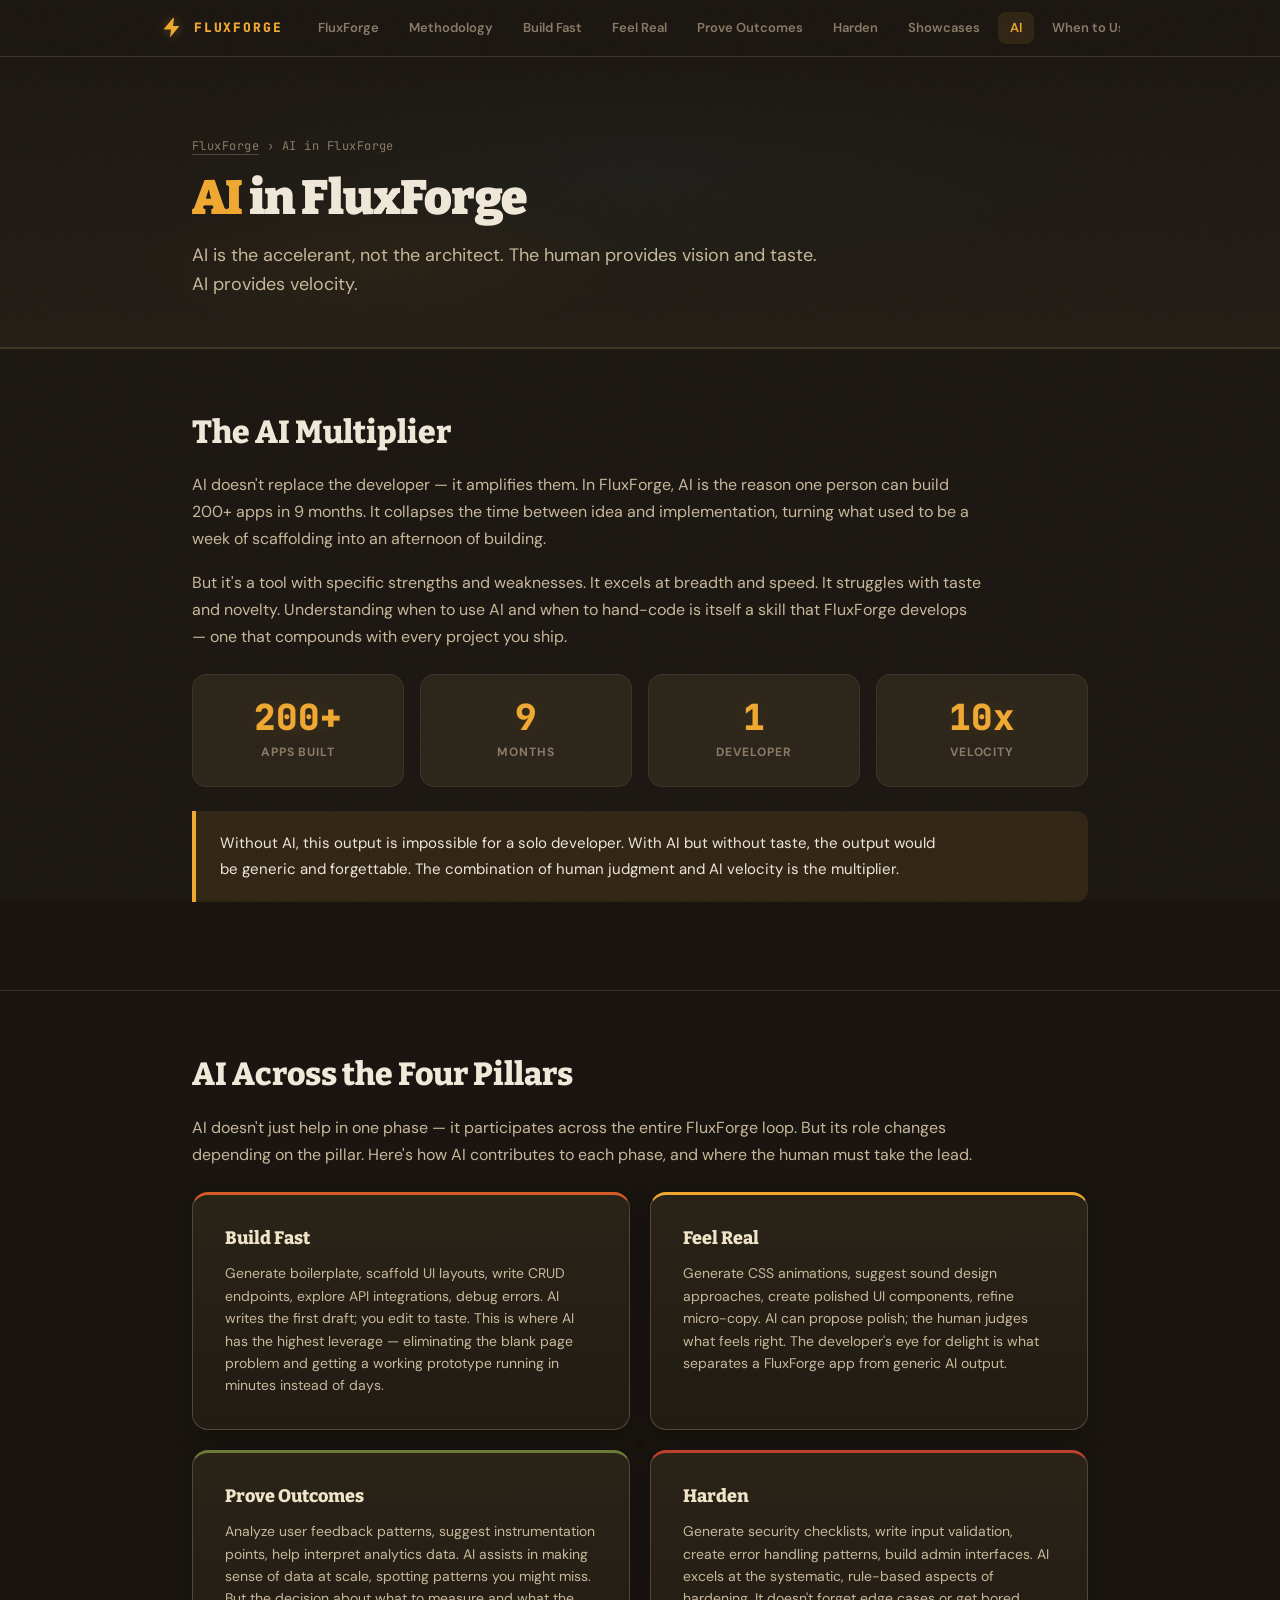
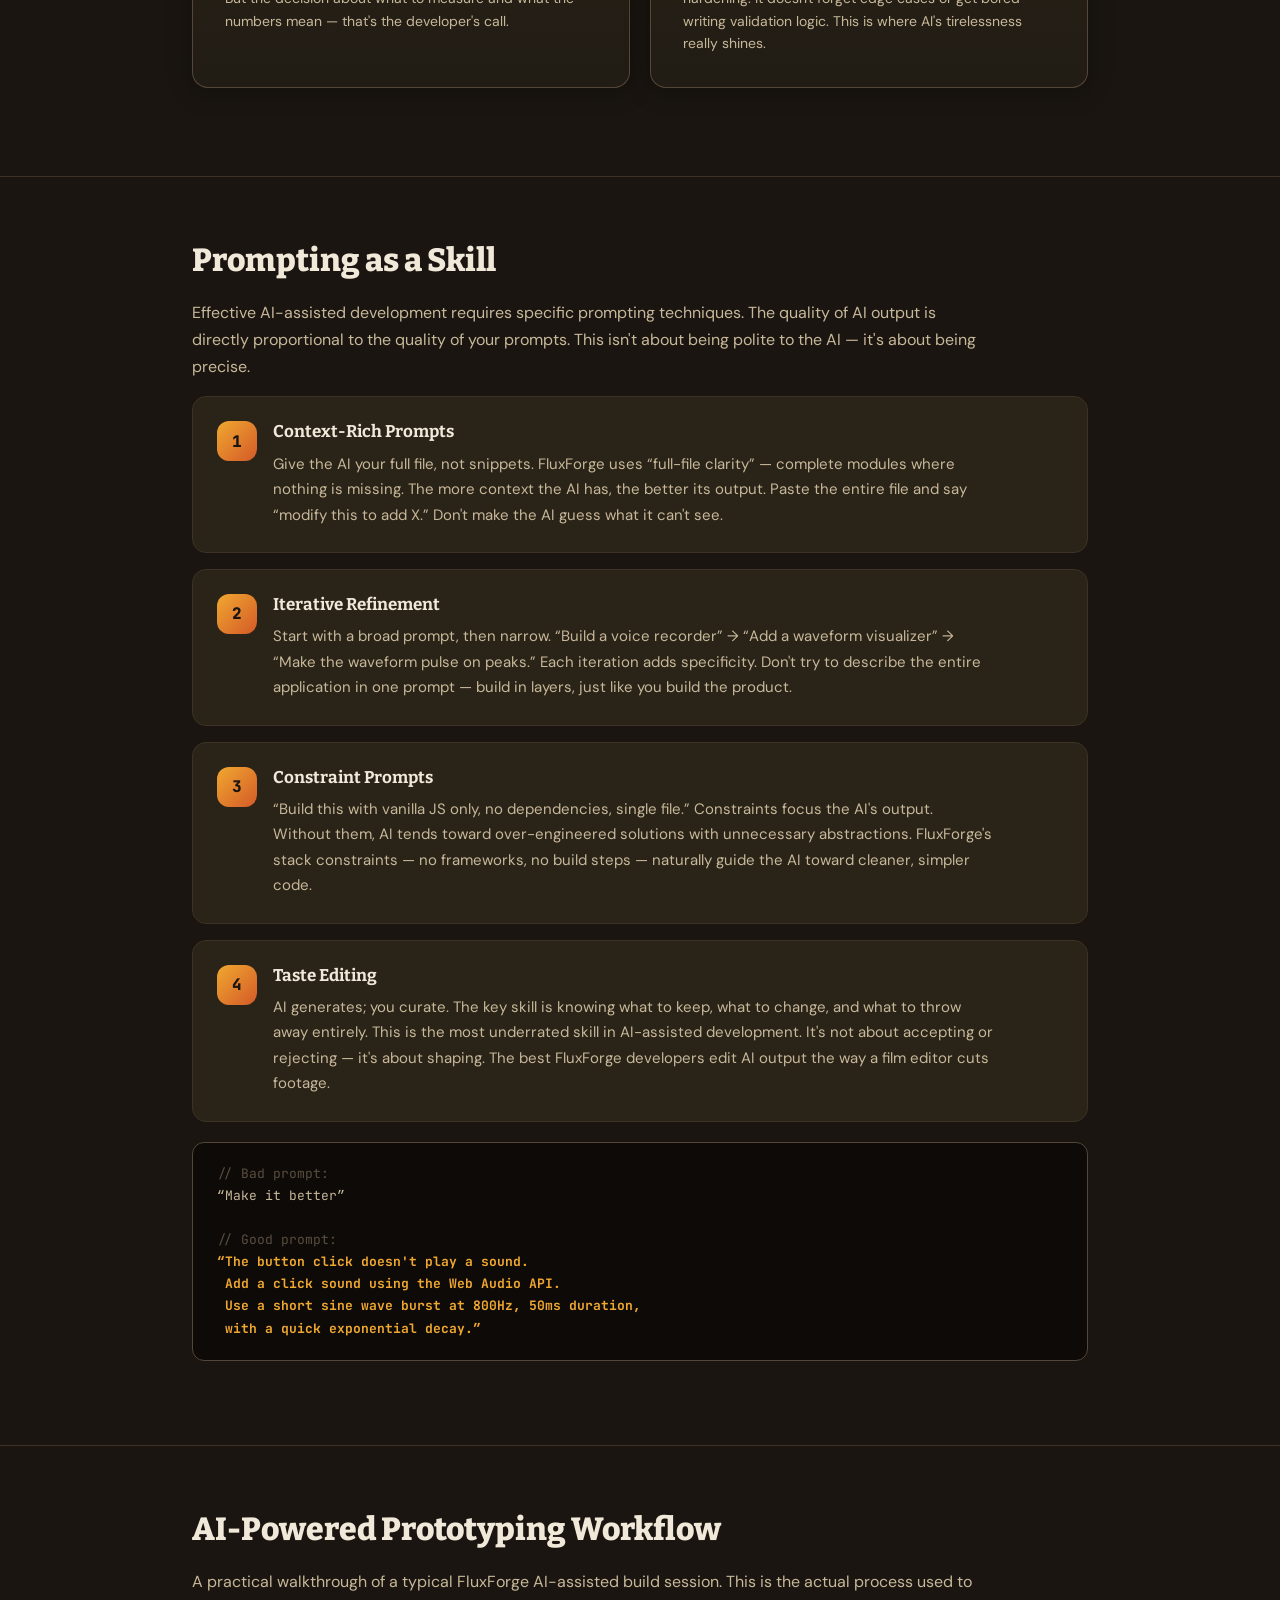
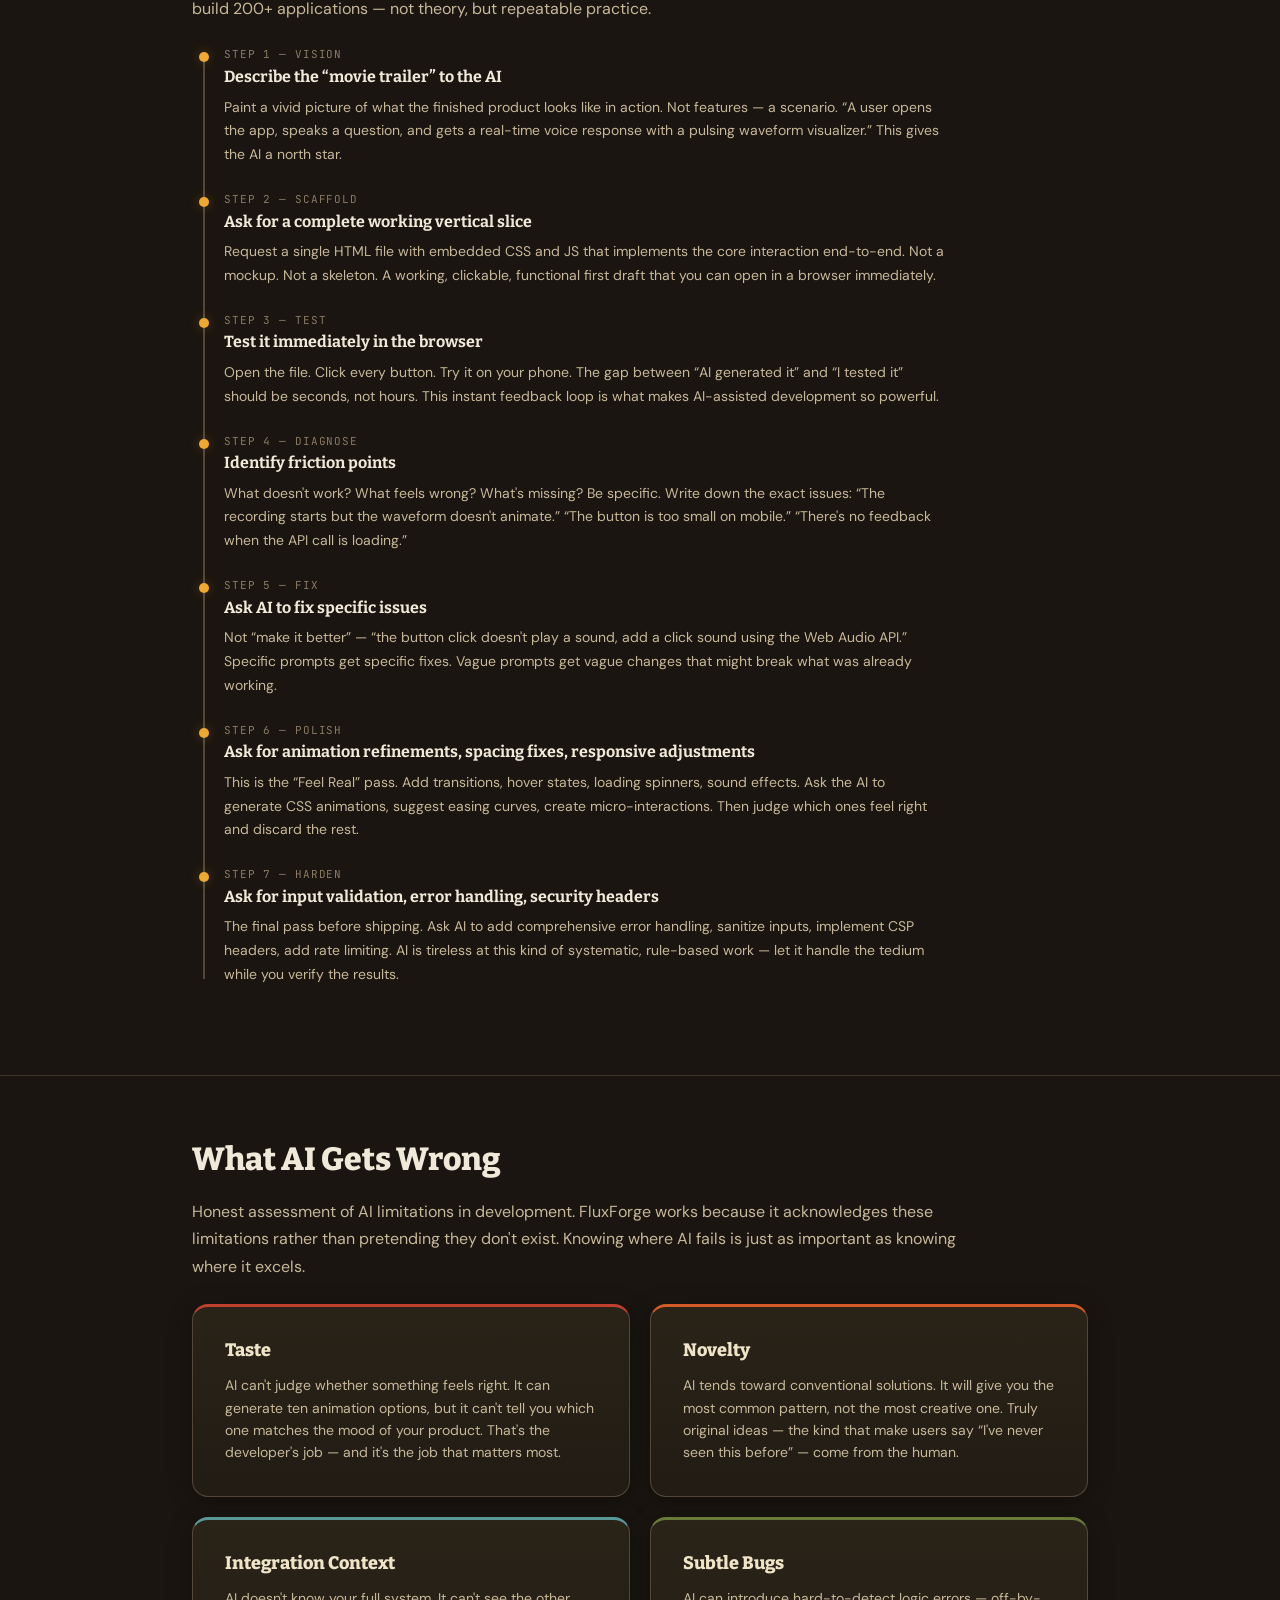
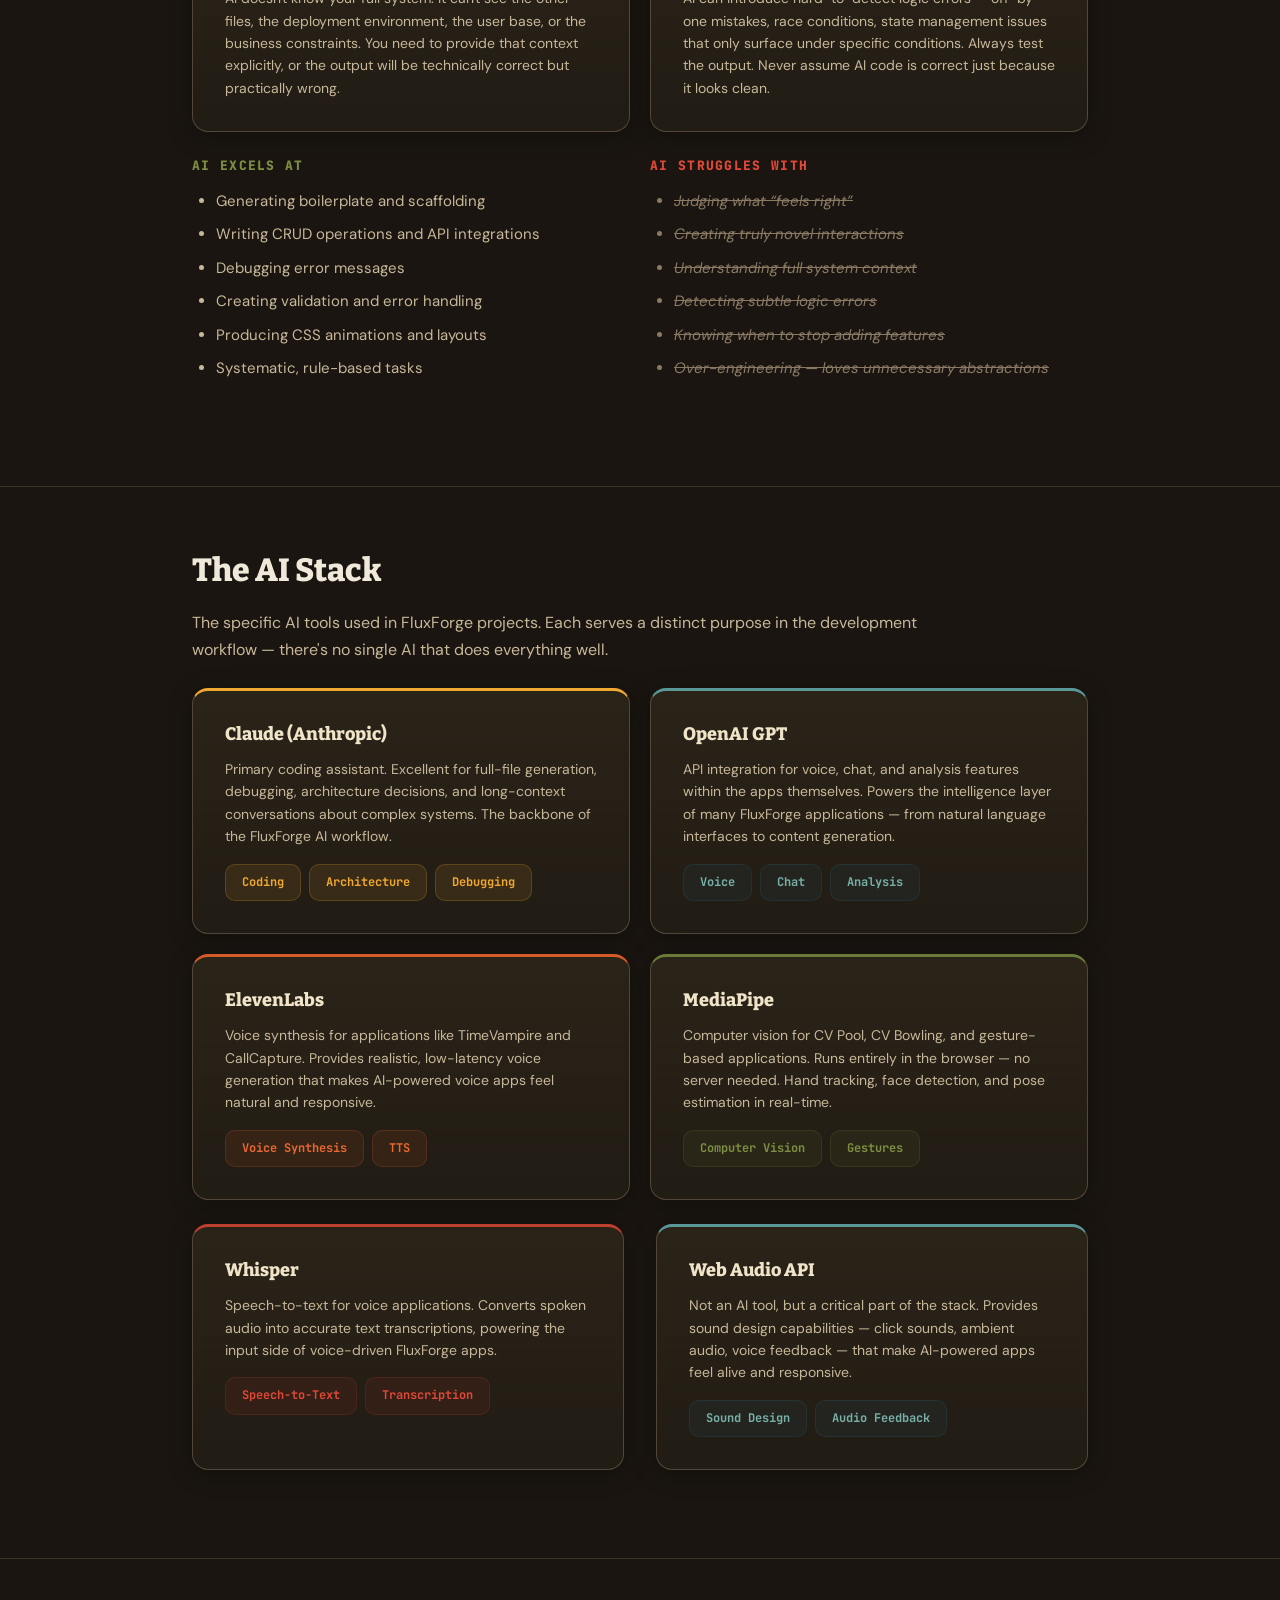
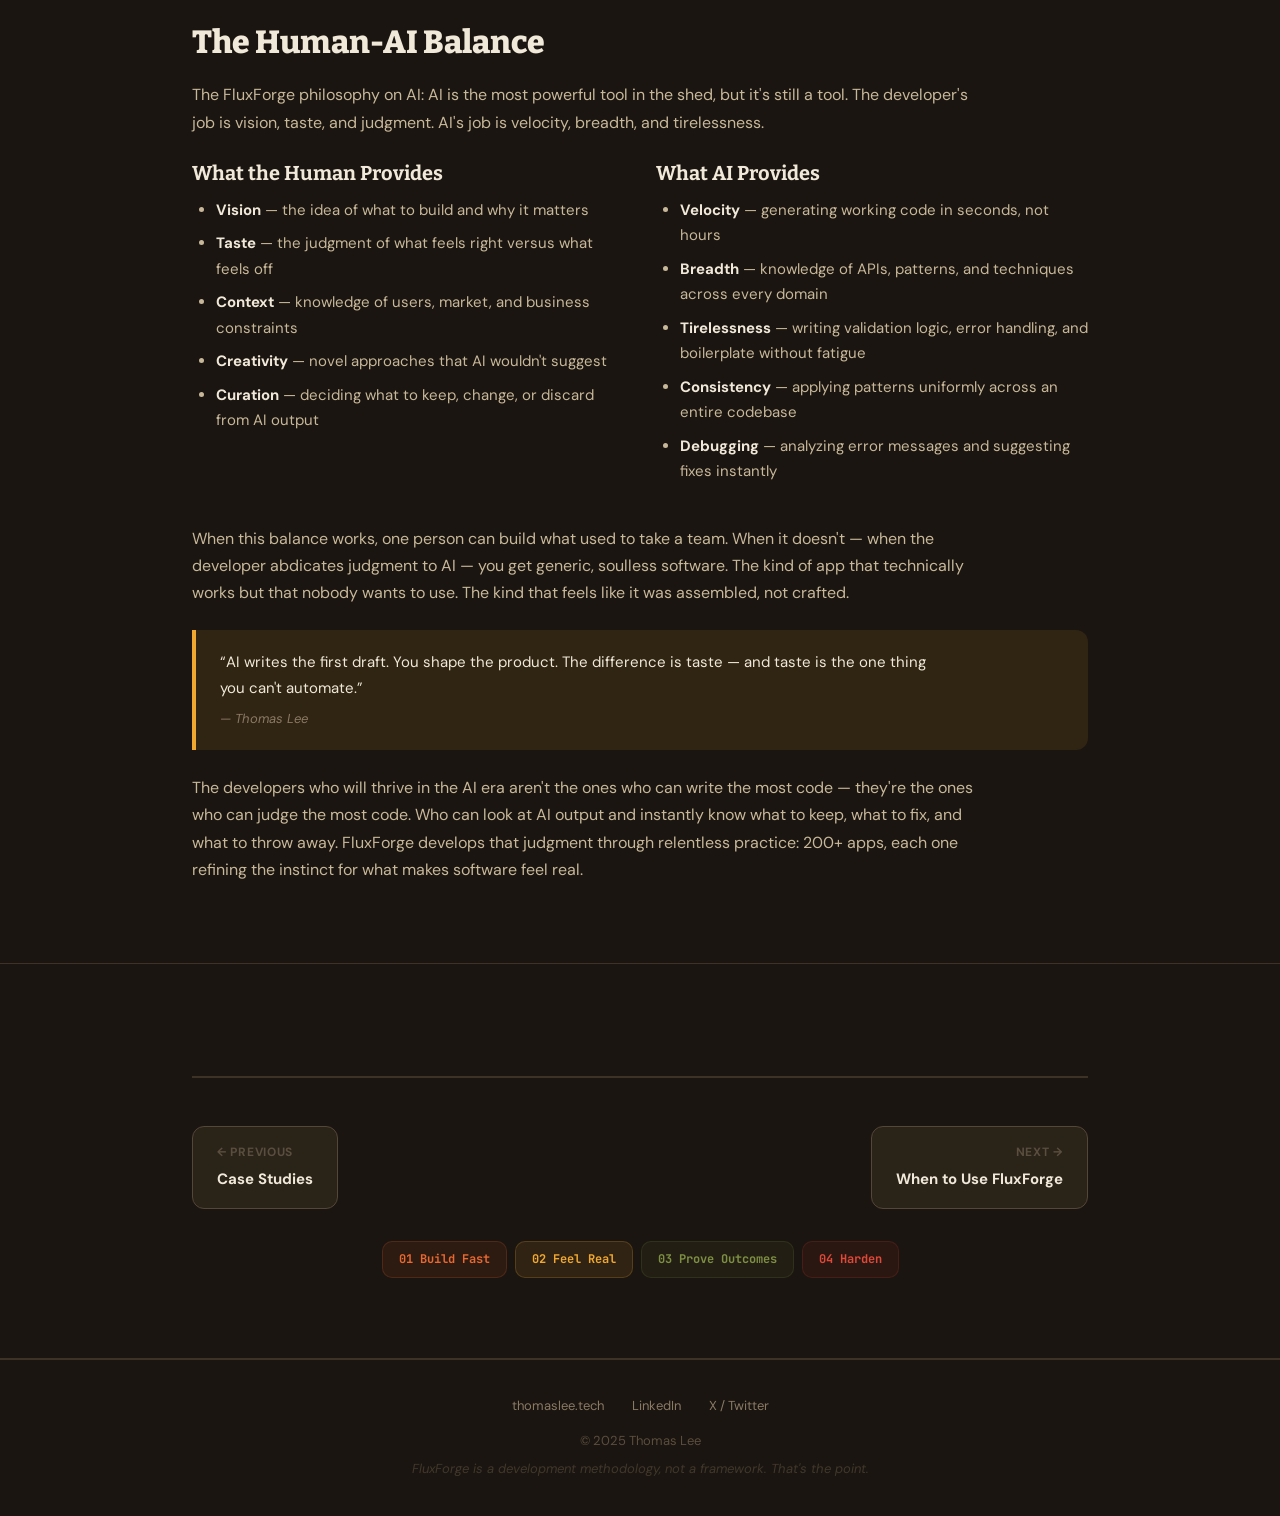
==== commit 2c4be853: "Final batch: update ai-in-fluxforge, harden, and remaining tweaks - ai-in-fluxforge.html: SVG favico" ====
--- a/ai-in-fluxforge.html
+++ b/ai-in-fluxforge.html
@@ -5,7 +5,7 @@
 <meta name="viewport" content="width=device-width, initial-scale=1.0">
 <title>AI in FluxForge — How AI Accelerates Rapid Development</title>
 <meta name="description" content="AI is the accelerant, not the architect. How AI fits into the FluxForge rapid development methodology. By Thomas Lee.">
-<link rel="icon" type="image/svg+xml" href="data:image/svg+xml,<svg xmlns='http://www.w3.org/2000/svg' viewBox='0 0 100 100'><text y='.9em' font-size='90'>%E2%9A%A1</text></svg>">
+<link rel="icon" type="image/svg+xml" href="data:image/svg+xml,%3Csvg xmlns='http://www.w3.org/2000/svg' viewBox='0 0 24 24' fill='none'%3E%3Cpath d='M13 2L4.09 12.63c-.28.34-.04.87.42.87H11l-1 8 8.91-10.63c.28-.34.04-.87-.42-.87H13l1-8z' fill='%23f0a830'/%3E%3C/svg%3E">
 <link rel="preconnect" href="https://fonts.googleapis.com">
 <link href="https://fonts.googleapis.com/css2?family=Bitter:wght@400;500;600;700;800;900&family=JetBrains+Mono:wght@400;500;600;700;800&family=DM+Sans:opsz,wght@9..40,300;9..40,400;9..40,500;9..40,600;9..40,700&display=swap" rel="stylesheet">
 <link rel="stylesheet" href="styles.css">
@@ -16,7 +16,7 @@
 <nav class="site-nav">
   <div class="nav-inner">
     <a href="index.html" class="nav-logo">
-      <div class="nav-logo-icon">&#9889;</div>
+      <div class="nav-logo-icon"><svg viewBox="0 0 24 24" fill="none"><path d="M13 2L4.09 12.63c-.28.34-.04.87.42.87H11l-1 8 8.91-10.63c.28-.34.04-.87-.42-.87H13l1-8z" fill="currentColor"/></svg></div>
       <div class="nav-logo-text">FluxForge</div>
     </a>
     <button class="nav-toggle" aria-label="Toggle navigation">
@@ -29,10 +29,12 @@
       <a href="feel-real.html">Feel Real</a>
       <a href="prove-outcomes.html">Prove Outcomes</a>
       <a href="harden.html">Harden</a>
-      <a href="case-studies.html">Case Studies</a>
-      <a href="ai-in-fluxforge.html" class="active">AI in FluxForge</a>
+      <a href="case-studies.html">Showcases</a>
+      <a href="ai-in-fluxforge.html" class="active">AI</a>
       <a href="when-to-use.html">When to Use</a>
       <a href="quick-start.html">Quick Start</a>
+      <a href="starter-kit.html">Starter Kit</a>
+      <a href="connect.html">Connect</a>
     </div>
   </div>
 </nav>
@@ -55,19 +57,19 @@
 
     <div class="stats-grid reveal">
       <div class="stat-card">
-        <div class="stat-value">200+</div>
+        <div class="stat-value" data-count="200" data-suffix="+">0</div>
         <div class="stat-label">Apps Built</div>
       </div>
       <div class="stat-card">
-        <div class="stat-value">9</div>
+        <div class="stat-value" data-count="9">0</div>
         <div class="stat-label">Months</div>
       </div>
       <div class="stat-card">
-        <div class="stat-value">1</div>
+        <div class="stat-value" data-count="1">0</div>
         <div class="stat-label">Developer</div>
       </div>
       <div class="stat-card">
-        <div class="stat-value">10x</div>
+        <div class="stat-value" data-count="10" data-suffix="x">0</div>
         <div class="stat-label">Velocity</div>
       </div>
     </div>
@@ -155,6 +157,7 @@
     </div>
 
     <div class="code-block reveal">
+      <button class="code-copy" onclick="this.textContent='Copied!';this.classList.add('copied');navigator.clipboard.writeText(this.parentElement.textContent.replace('Copy','').replace('Copied!',''));setTimeout(()=>{this.textContent='Copy';this.classList.remove('copied')},2000)"><svg viewBox="0 0 24 24" fill="none" stroke="currentColor" stroke-width="2" width="14" height="14"><rect x="9" y="9" width="13" height="13" rx="2"/><path d="M5 15H4a2 2 0 0 1-2-2V4a2 2 0 0 1 2-2h9a2 2 0 0 1 2 2v1"/></svg> Copy</button>
       <span class="comment">// Bad prompt:</span><br>
       &ldquo;Make it better&rdquo;<br>
       <br>
@@ -438,6 +441,24 @@
     navLinks.classList.remove('open');
   });
 });
+
+// Animated counters
+document.querySelectorAll('[data-count]').forEach(el => {
+  const io = new IntersectionObserver(entries => {
+    if (entries[0].isIntersecting) {
+      const target = parseInt(el.dataset.count);
+      const suffix = el.dataset.suffix || '';
+      const start = performance.now();
+      (function tick(now) {
+        const p = Math.min((now - start) / 1000, 1);
+        el.textContent = Math.round(target * (1 - Math.pow(1 - p, 3))) + suffix;
+        if (p < 1) requestAnimationFrame(tick);
+      })(start);
+      io.unobserve(el);
+    }
+  }, { threshold: 0.3 });
+  io.observe(el);
+});
 </script>
 
 </body>
--- a/styles.css
+++ b/styles.css
@@ -8,13 +8,14 @@
 :root {
   --bg: #1a1510; --bg2: #211c14; --bg3: #2a2318; --bg4: #342c1f;
   --surface: #2c4a5a; --surface2: #336078; --surface3: #3a7090;
+  --panel: #2e3e3e; --panel2: #263434; --panel3: #1e2c2c; --panel-hl: #384848;
   --border: #3d3225; --border2: #544638; --border3: #6a5a48;
   --text: #f0e8d8; --text2: #c8b89a; --text3: #8a7a64; --text4: #5a4e3e;
-  --amber: #f0a830; --amber2: #f4bc50; --amber-glow: rgba(240,168,48,0.1);
+  --amber: #f0a830; --amber2: #f4bc50; --amber3: #c08820; --amber-glow: rgba(240,168,48,0.1);
   --orange: #d45a28; --orange2: #e86830;
-  --olive: #6a7a38; --olive2: #7d8f42;
-  --teal: #2c6880; --teal2: #3a8aaa; --teal-glow: rgba(44,104,128,0.12);
-  --red: #b83828;
+  --olive: #6a7a38; --olive2: #7d8f42; --olive3: #88a048;
+  --teal: #5a9898; --teal2: #78b0a8; --teal-dark: #2c6880; --teal-glow: rgba(90,152,152,0.12);
+  --red: #c04030; --red2: #e04838;
   --cream: #f0e4c8;
   --bitter: 'Bitter', serif;
   --sans: 'DM Sans', sans-serif;
@@ -58,11 +59,10 @@
   text-decoration: none; flex-shrink: 0;
 }
 .nav-logo-icon {
-  width: 30px; height: 30px; border-radius: 8px;
-  background: linear-gradient(135deg, var(--amber) 0%, var(--orange) 100%);
   display: flex; align-items: center; justify-content: center;
-  font-size: 15px; box-shadow: 0 2px 8px rgba(240,168,48,0.25);
-}
+  color: var(--amber); filter: drop-shadow(0 0 6px rgba(240,168,48,0.4));
+}
+.nav-logo-icon svg { width: 24px; height: 24px; }
 .nav-logo-text {
   font-family: var(--mono); font-size: 13px; font-weight: 800;
   color: var(--amber); letter-spacing: 0.14em; text-transform: uppercase;
@@ -377,3 +377,255 @@
 .mb-sm { margin-bottom: 8px; }
 .mb-md { margin-bottom: 16px; }
 .mb-lg { margin-bottom: 32px; }
+
+/* ---- Inline SVG Icons ---- */
+.icon {
+  display: inline-flex; align-items: center; justify-content: center;
+  flex-shrink: 0; vertical-align: middle;
+}
+.icon svg { width: 100%; height: 100%; }
+.icon-sm { width: 16px; height: 16px; }
+.icon-md { width: 20px; height: 20px; }
+.icon-lg { width: 24px; height: 24px; }
+.icon-xl { width: 32px; height: 32px; }
+.icon-2xl { width: 40px; height: 40px; }
+.icon-amber { color: var(--amber); }
+.icon-orange { color: var(--orange2); }
+.icon-teal { color: var(--teal); }
+.icon-olive { color: var(--olive2); }
+.icon-red { color: var(--red2); }
+.icon-cream { color: var(--cream); }
+
+/* ---- Interactive Card Hover ---- */
+.card {
+  transition: transform 0.3s ease, box-shadow 0.3s ease, border-color 0.3s ease;
+}
+.card:hover {
+  transform: translateY(-3px);
+  box-shadow: 0 8px 32px rgba(0,0,0,0.4);
+  border-color: var(--border3);
+}
+
+/* ---- Code Block Copy Button ---- */
+.code-block {
+  position: relative;
+}
+.code-copy {
+  position: absolute; top: 10px; right: 10px;
+  background: var(--bg4); border: 1px solid var(--border2);
+  border-radius: 6px; padding: 5px 10px; cursor: pointer;
+  font-family: var(--mono); font-size: 11px; color: var(--text3);
+  transition: all 0.2s; display: flex; align-items: center; gap: 4px;
+  opacity: 0; z-index: 2;
+}
+.code-block:hover .code-copy { opacity: 1; }
+.code-copy:hover { background: var(--amber); color: var(--bg); border-color: var(--amber); }
+.code-copy svg { width: 14px; height: 14px; }
+.code-copy.copied { background: var(--olive); border-color: var(--olive); color: #fff; }
+
+/* ---- Demo / Video Placeholder ---- */
+.demo-placeholder {
+  position: relative; width: 100%;
+  aspect-ratio: 16 / 9; border-radius: 14px;
+  background: linear-gradient(135deg, var(--panel3) 0%, var(--panel) 100%);
+  border: 2px dashed var(--border2);
+  display: flex; flex-direction: column; align-items: center; justify-content: center;
+  gap: 12px; overflow: hidden; margin: 20px 0;
+  transition: border-color 0.3s, background 0.3s;
+}
+.demo-placeholder:hover { border-color: var(--teal); }
+.demo-placeholder .play-btn {
+  width: 64px; height: 64px; border-radius: 50%;
+  background: rgba(240,168,48,0.15); border: 2px solid var(--amber);
+  display: flex; align-items: center; justify-content: center;
+  transition: all 0.3s; cursor: pointer;
+}
+.demo-placeholder:hover .play-btn {
+  background: rgba(240,168,48,0.25); transform: scale(1.08);
+  box-shadow: 0 0 24px rgba(240,168,48,0.2);
+}
+.demo-placeholder .play-btn svg { width: 28px; height: 28px; color: var(--amber); margin-left: 3px; }
+.demo-placeholder .demo-label {
+  font-family: var(--mono); font-size: 12px; color: var(--text3);
+  text-transform: uppercase; letter-spacing: 0.08em;
+}
+
+/* ---- Contact Form ---- */
+.contact-form { max-width: 560px; margin: 0 auto; }
+.form-group { margin-bottom: 20px; }
+.form-group label {
+  display: block; font-family: var(--mono); font-size: 12px;
+  font-weight: 700; color: var(--text2); text-transform: uppercase;
+  letter-spacing: 0.06em; margin-bottom: 8px;
+}
+.form-group input,
+.form-group textarea,
+.form-group select {
+  width: 100%; padding: 14px 16px; border-radius: 10px;
+  background: var(--bg3); border: 1px solid var(--border2);
+  color: var(--text); font-family: var(--sans); font-size: 15px;
+  transition: border-color 0.2s, box-shadow 0.2s;
+  outline: none;
+}
+.form-group input:focus,
+.form-group textarea:focus,
+.form-group select:focus {
+  border-color: var(--teal); box-shadow: 0 0 0 3px rgba(90,152,152,0.15);
+}
+.form-group textarea { resize: vertical; min-height: 120px; line-height: 1.6; }
+.form-group input::placeholder,
+.form-group textarea::placeholder { color: var(--text4); }
+.form-submit {
+  display: inline-flex; align-items: center; gap: 8px;
+  padding: 14px 32px; border-radius: 10px;
+  background: linear-gradient(135deg, var(--amber) 0%, var(--orange) 100%);
+  border: none; cursor: pointer; font-family: var(--mono);
+  font-size: 14px; font-weight: 700; color: #1a1510;
+  letter-spacing: 0.04em; transition: all 0.25s;
+  box-shadow: 0 4px 16px rgba(240,168,48,0.25);
+}
+.form-submit:hover {
+  transform: translateY(-2px);
+  box-shadow: 0 6px 24px rgba(240,168,48,0.35);
+  filter: brightness(1.05);
+}
+.form-submit:active { transform: translateY(0); }
+.form-submit svg { width: 16px; height: 16px; }
+
+/* ---- Social Links (compact) ---- */
+.social-row {
+  display: flex; gap: 12px; justify-content: center; margin: 24px 0;
+}
+.social-link {
+  display: flex; align-items: center; justify-content: center;
+  width: 44px; height: 44px; border-radius: 12px;
+  background: var(--bg3); border: 1px solid var(--border2);
+  color: var(--text3); transition: all 0.25s;
+}
+.social-link:hover {
+  color: var(--amber); border-color: var(--amber);
+  background: rgba(240,168,48,0.08);
+  transform: translateY(-2px);
+}
+.social-link svg { width: 20px; height: 20px; }
+
+/* ---- Starter Kit Cards ---- */
+.kit-card {
+  background: linear-gradient(180deg, var(--bg3) 0%, var(--bg2) 100%);
+  border: 1px solid var(--border2); border-radius: 16px;
+  padding: 32px; position: relative; overflow: hidden;
+  transition: all 0.3s;
+}
+.kit-card:hover {
+  transform: translateY(-3px); border-color: var(--teal);
+  box-shadow: 0 8px 32px rgba(0,0,0,0.4);
+}
+.kit-card-header {
+  display: flex; align-items: center; gap: 14px; margin-bottom: 16px;
+}
+.kit-card-icon {
+  width: 48px; height: 48px; border-radius: 12px;
+  display: flex; align-items: center; justify-content: center;
+  background: var(--panel); border: 1px solid var(--panel-hl);
+}
+.kit-card-icon svg { width: 24px; height: 24px; }
+.kit-card h3 {
+  font-family: var(--bitter); font-size: 18px; font-weight: 800;
+  color: var(--cream); margin: 0;
+}
+.kit-card p {
+  font-size: 14px; color: var(--text2); line-height: 1.6;
+  margin-bottom: 16px;
+}
+.kit-card .file-list {
+  list-style: none; padding: 0; margin: 0 0 16px;
+}
+.kit-card .file-list li {
+  display: flex; align-items: center; gap: 8px;
+  padding: 8px 12px; font-family: var(--mono); font-size: 13px;
+  color: var(--teal2); border-radius: 6px;
+  background: rgba(90,152,152,0.06);
+  margin-bottom: 4px;
+}
+.kit-card .file-list li svg { width: 14px; height: 14px; color: var(--text4); flex-shrink: 0; }
+.kit-download {
+  display: inline-flex; align-items: center; gap: 8px;
+  padding: 10px 20px; border-radius: 8px;
+  background: rgba(90,152,152,0.1); border: 1px solid rgba(90,152,152,0.25);
+  color: var(--teal2); font-family: var(--mono); font-size: 13px;
+  font-weight: 700; transition: all 0.25s; cursor: pointer; text-decoration: none;
+}
+.kit-download:hover {
+  background: rgba(90,152,152,0.2); color: var(--teal);
+  transform: translateY(-1px);
+}
+.kit-download svg { width: 16px; height: 16px; }
+
+/* ---- Animated Pulse Dot ---- */
+@keyframes pulseDot {
+  0%, 100% { box-shadow: 0 0 0 0 rgba(240,168,48,0.4); }
+  50% { box-shadow: 0 0 0 8px rgba(240,168,48,0); }
+}
+.pulse-dot {
+  width: 10px; height: 10px; border-radius: 50%;
+  background: var(--amber); animation: pulseDot 2s ease infinite;
+}
+
+/* ---- Animated Draw SVG ---- */
+@keyframes drawPath {
+  from { stroke-dashoffset: var(--path-length, 200); }
+  to { stroke-dashoffset: 0; }
+}
+.draw-on-scroll svg path.draw {
+  stroke-dasharray: var(--path-length, 200);
+  stroke-dashoffset: var(--path-length, 200);
+}
+.draw-on-scroll.visible svg path.draw {
+  animation: drawPath 1.2s ease forwards;
+}
+
+/* ---- Gradient Accent Bar ---- */
+.gradient-bar {
+  height: 3px; border-radius: 2px;
+  background: linear-gradient(90deg, var(--amber), var(--orange), var(--teal), var(--olive));
+  background-size: 200% 100%;
+  animation: gradientShift 6s ease infinite;
+}
+@keyframes gradientShift {
+  0%, 100% { background-position: 0% 50%; }
+  50% { background-position: 100% 50%; }
+}
+
+/* ---- Interactive Checklist ---- */
+.checklist-item { cursor: pointer; transition: all 0.2s; }
+.checklist-item:hover { border-color: var(--olive); }
+.checklist-item.checked { opacity: 0.5; }
+.checklist-item.checked .check {
+  background: var(--olive); border-color: var(--olive); color: #fff;
+}
+
+/* ---- Card Icon Container (for nav cards) ---- */
+.card-icon-wrap {
+  width: 48px; height: 48px; border-radius: 12px;
+  display: flex; align-items: center; justify-content: center;
+  margin-bottom: 12px;
+}
+.card-icon-wrap.amber { background: rgba(240,168,48,0.1); color: var(--amber); }
+.card-icon-wrap.teal { background: rgba(90,152,152,0.1); color: var(--teal); }
+.card-icon-wrap.orange { background: rgba(212,90,40,0.1); color: var(--orange2); }
+.card-icon-wrap.olive { background: rgba(106,122,56,0.1); color: var(--olive2); }
+.card-icon-wrap.red { background: rgba(192,64,48,0.1); color: var(--red2); }
+.card-icon-wrap svg { width: 24px; height: 24px; }
+
+/* ---- Section Accent Lines ---- */
+.section-accent {
+  display: flex; align-items: center; gap: 12px;
+  margin-bottom: 16px;
+}
+.section-accent .accent-line {
+  flex: 1; height: 1px;
+  background: linear-gradient(90deg, var(--amber), transparent);
+}
+
+/* ---- Pill with icon ---- */
+.pill svg { width: 12px; height: 12px; vertical-align: -1px; margin-right: 2px; }
